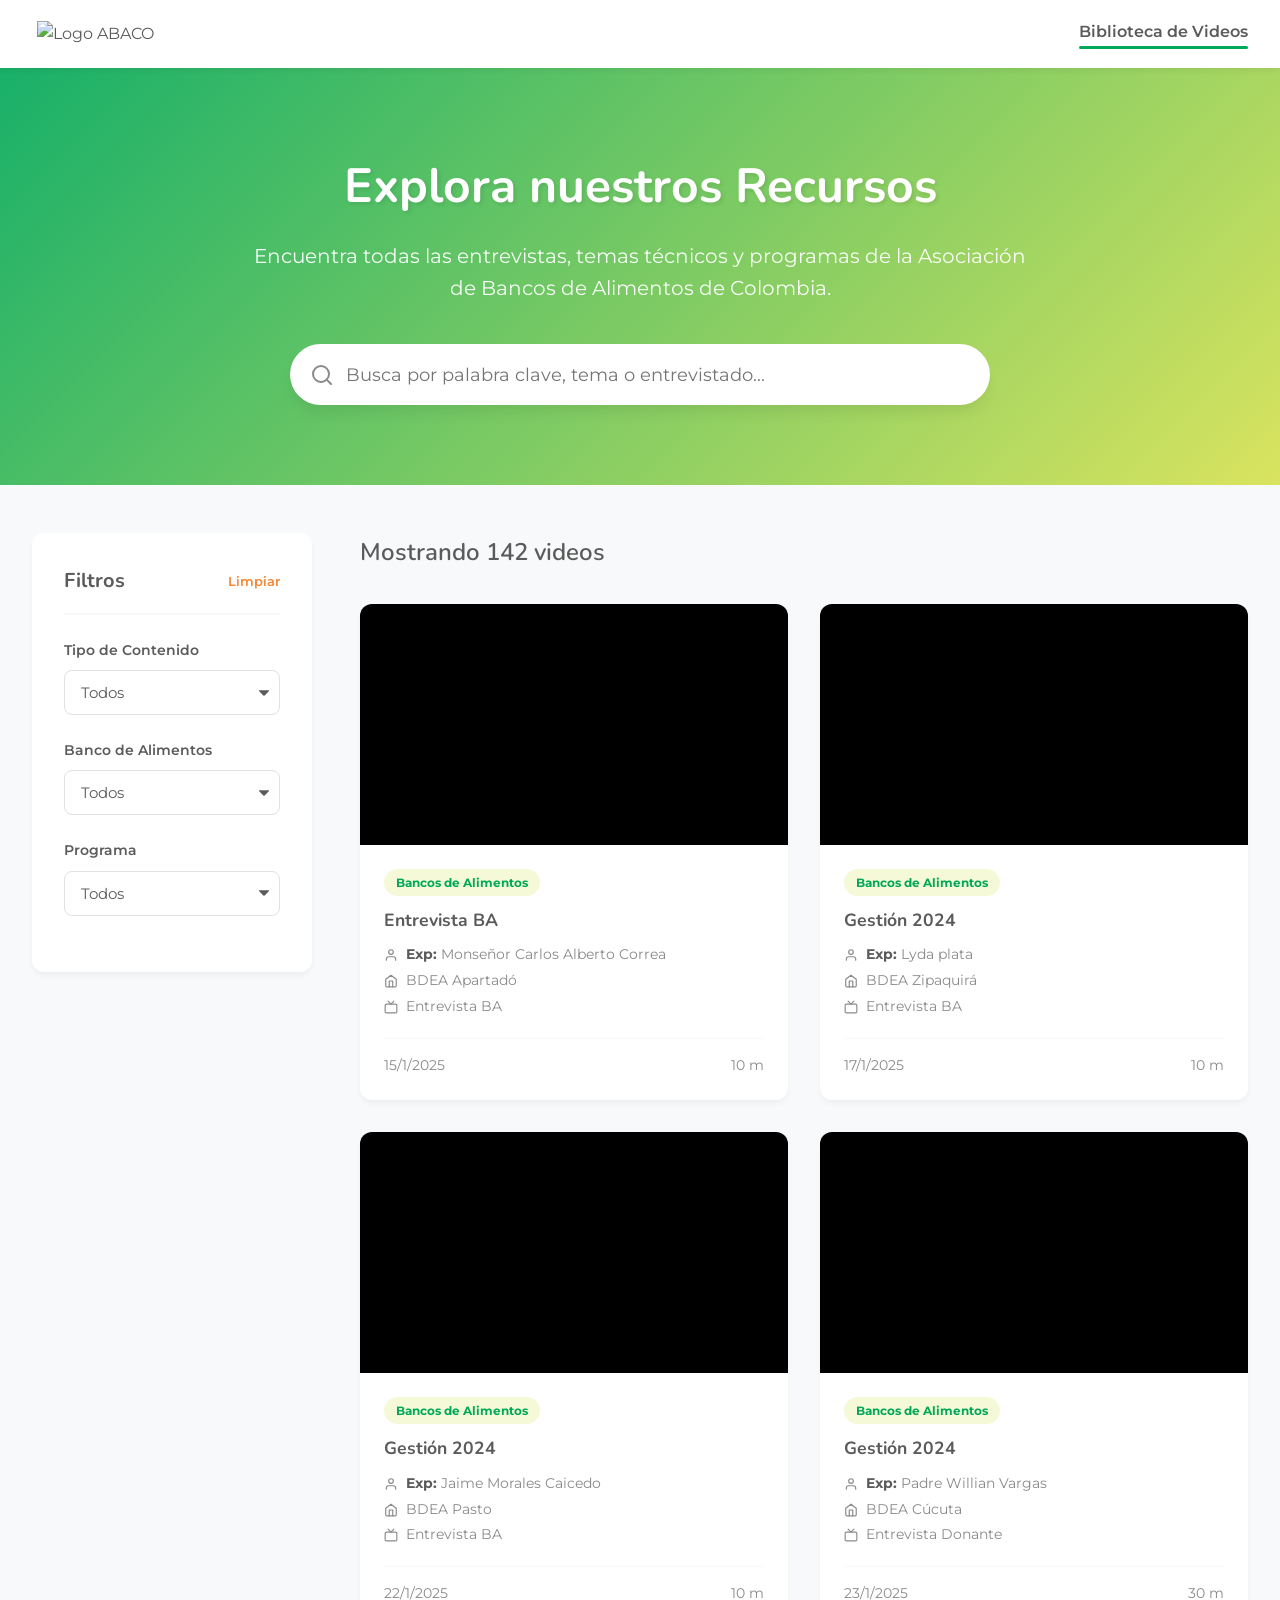
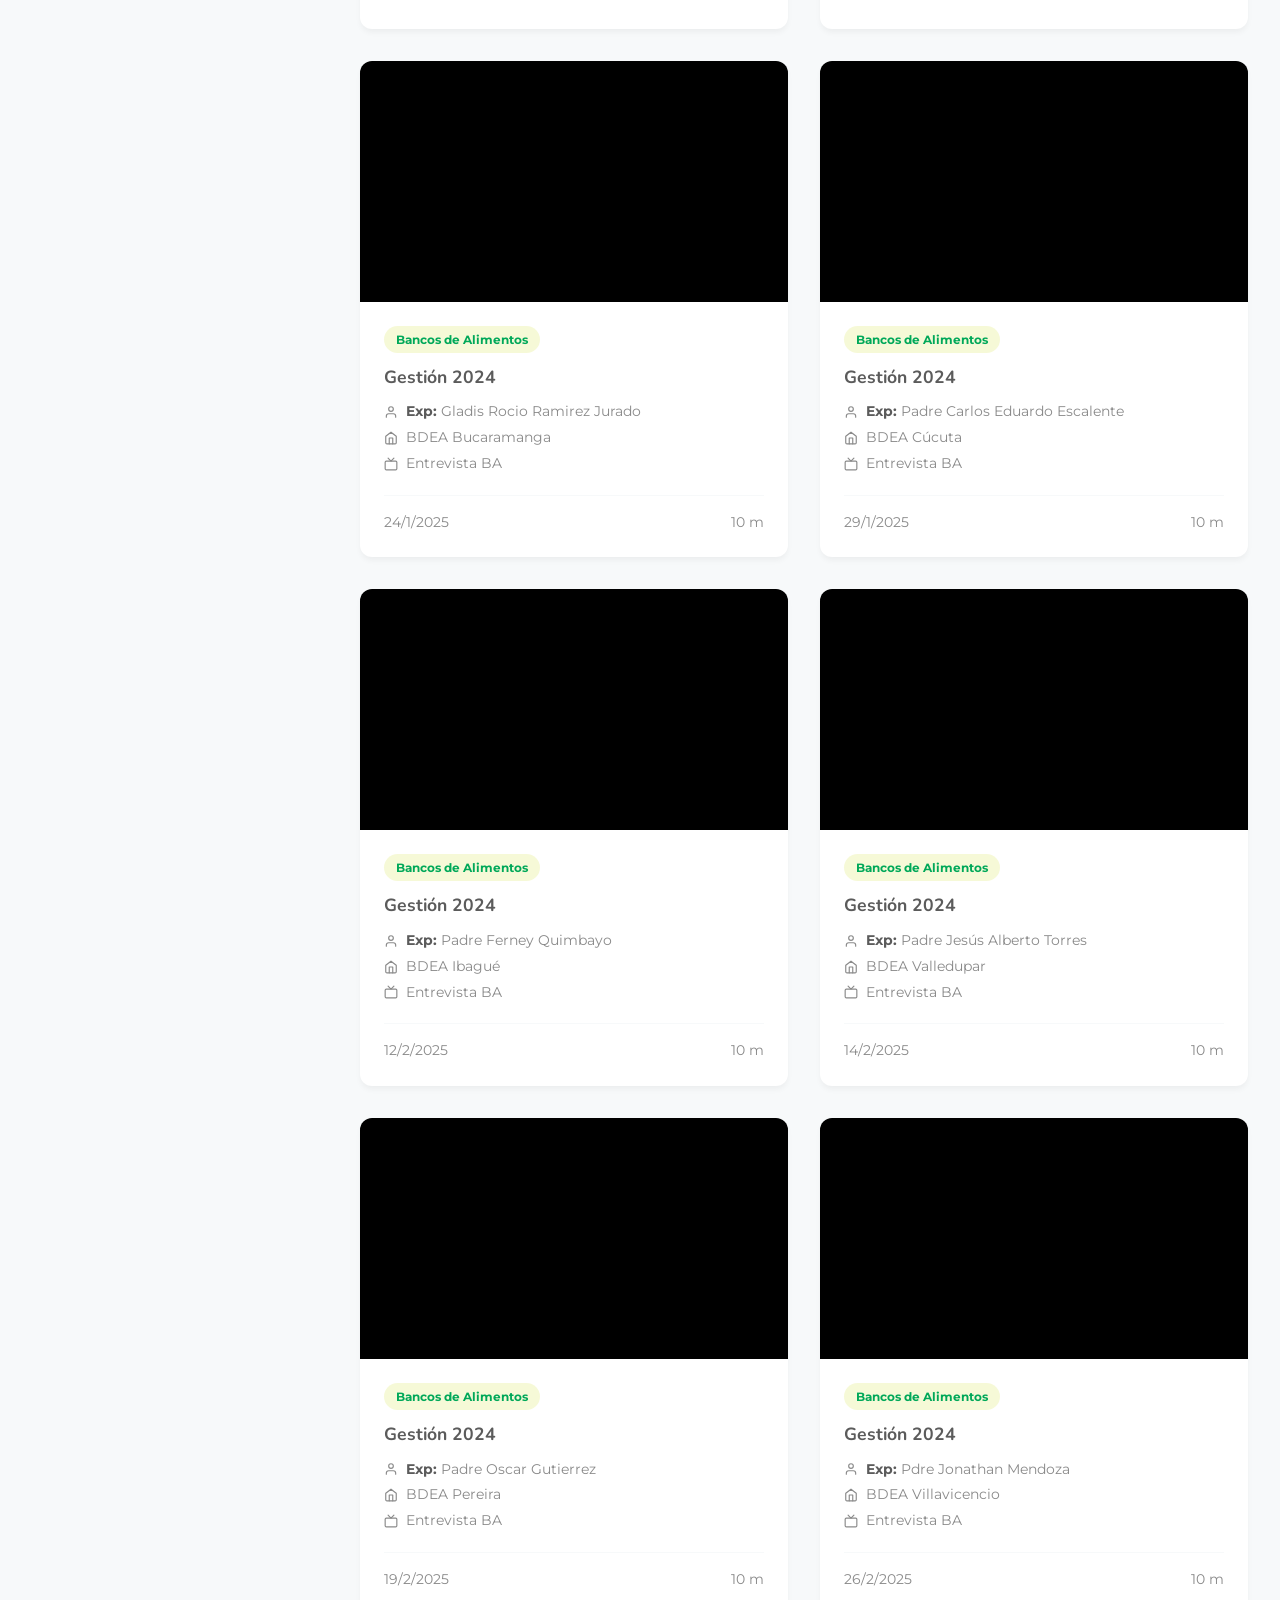
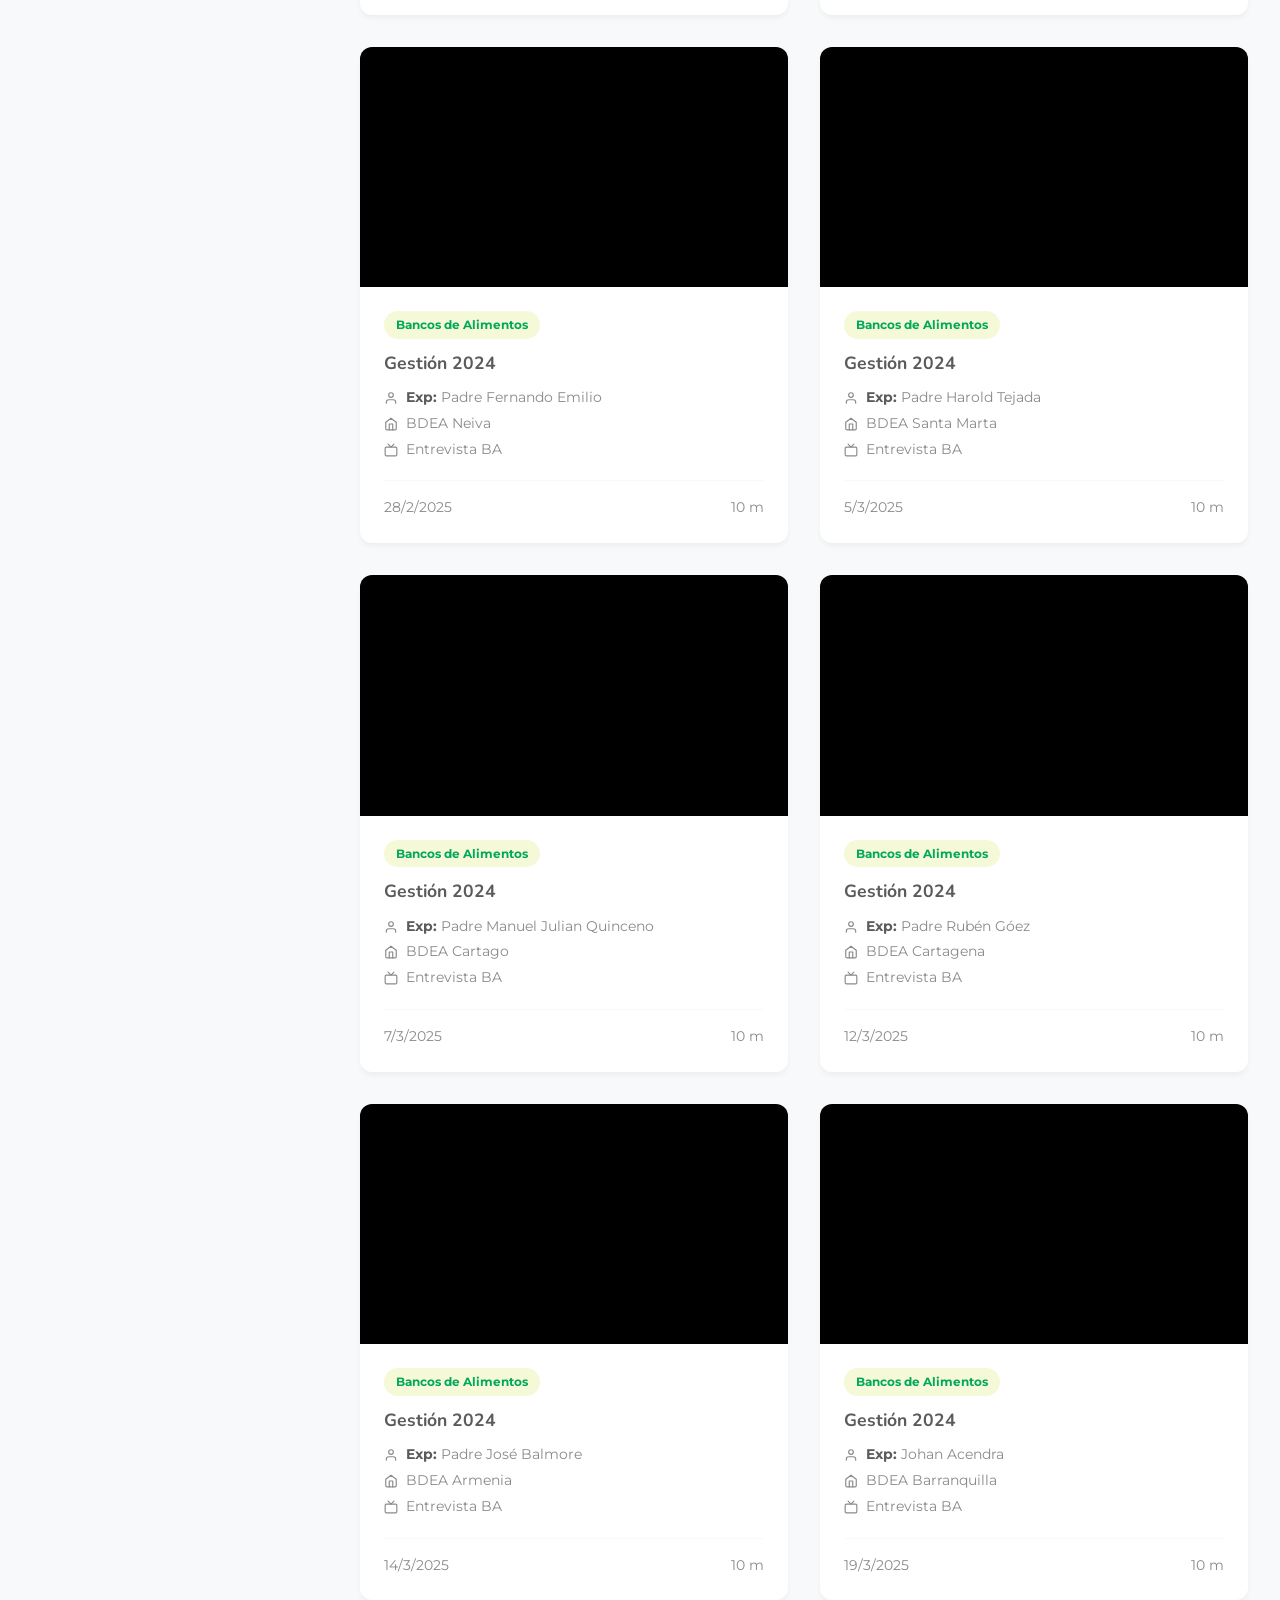
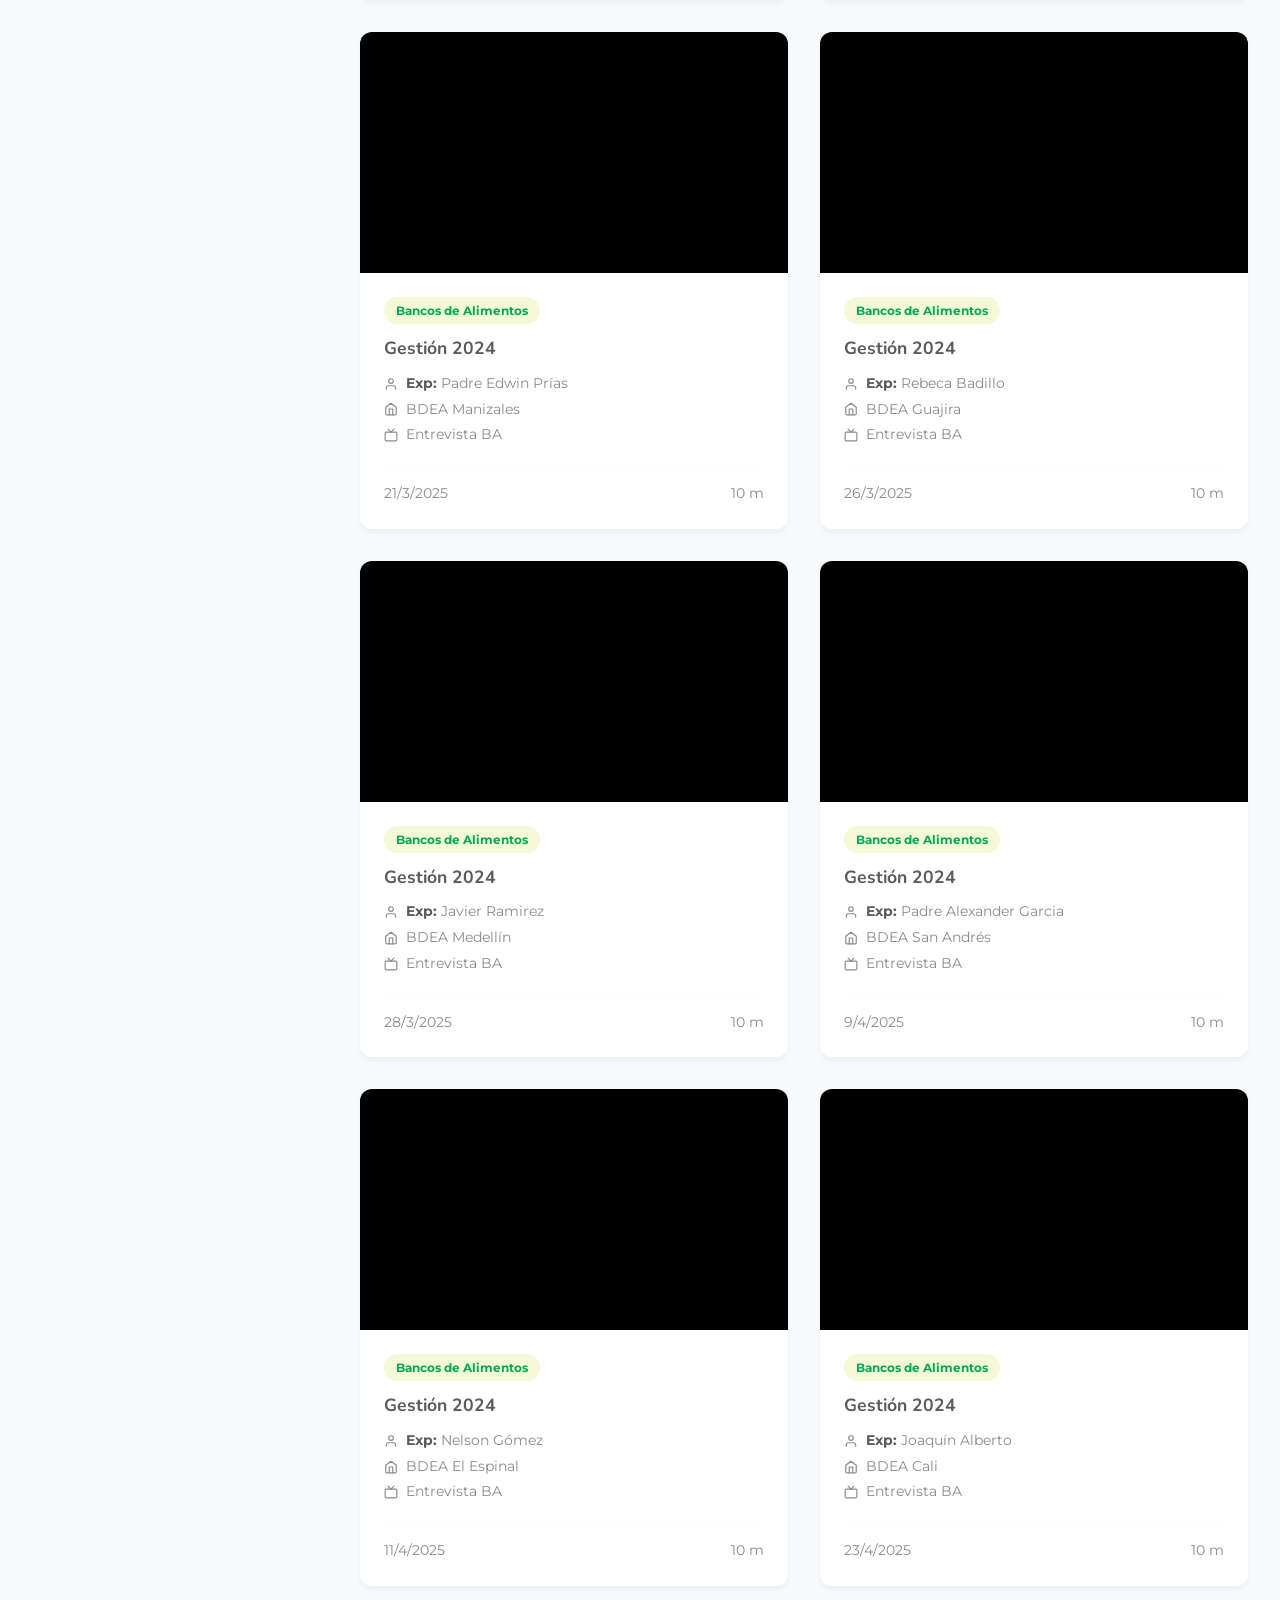
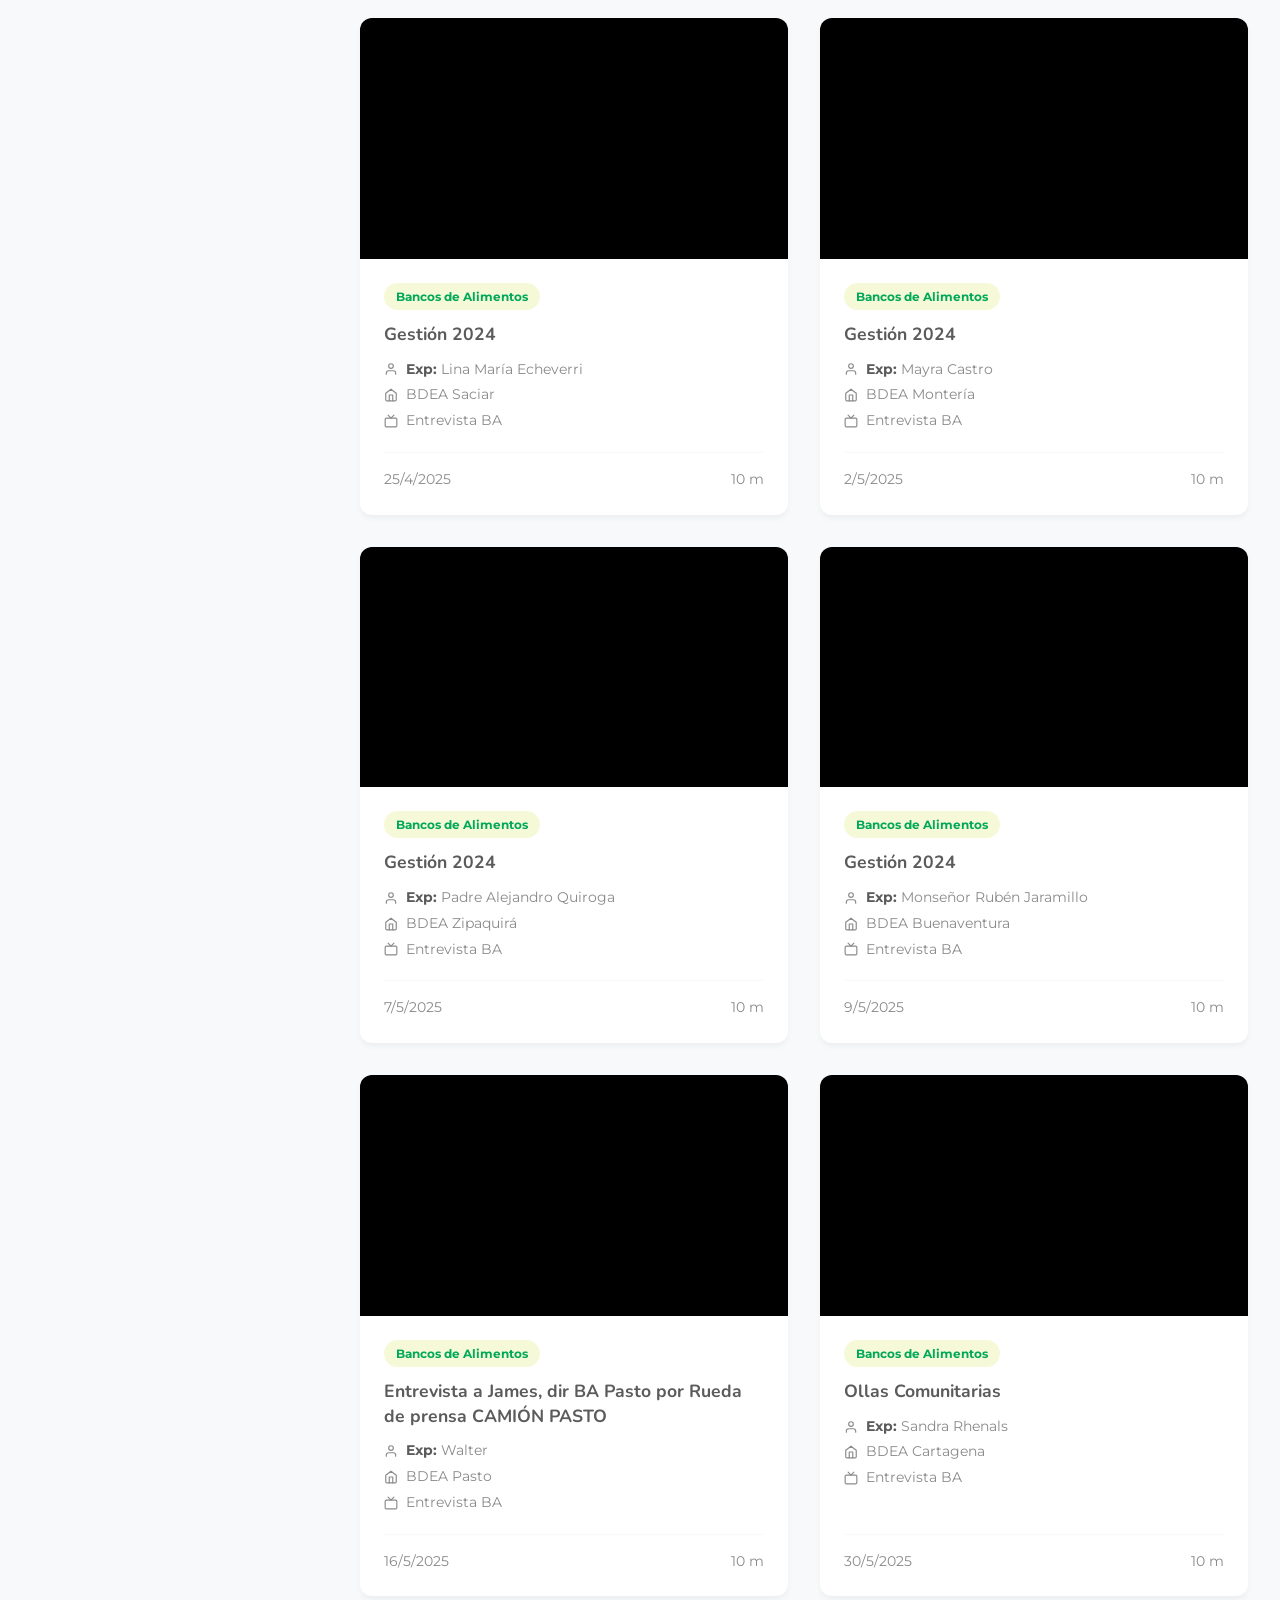
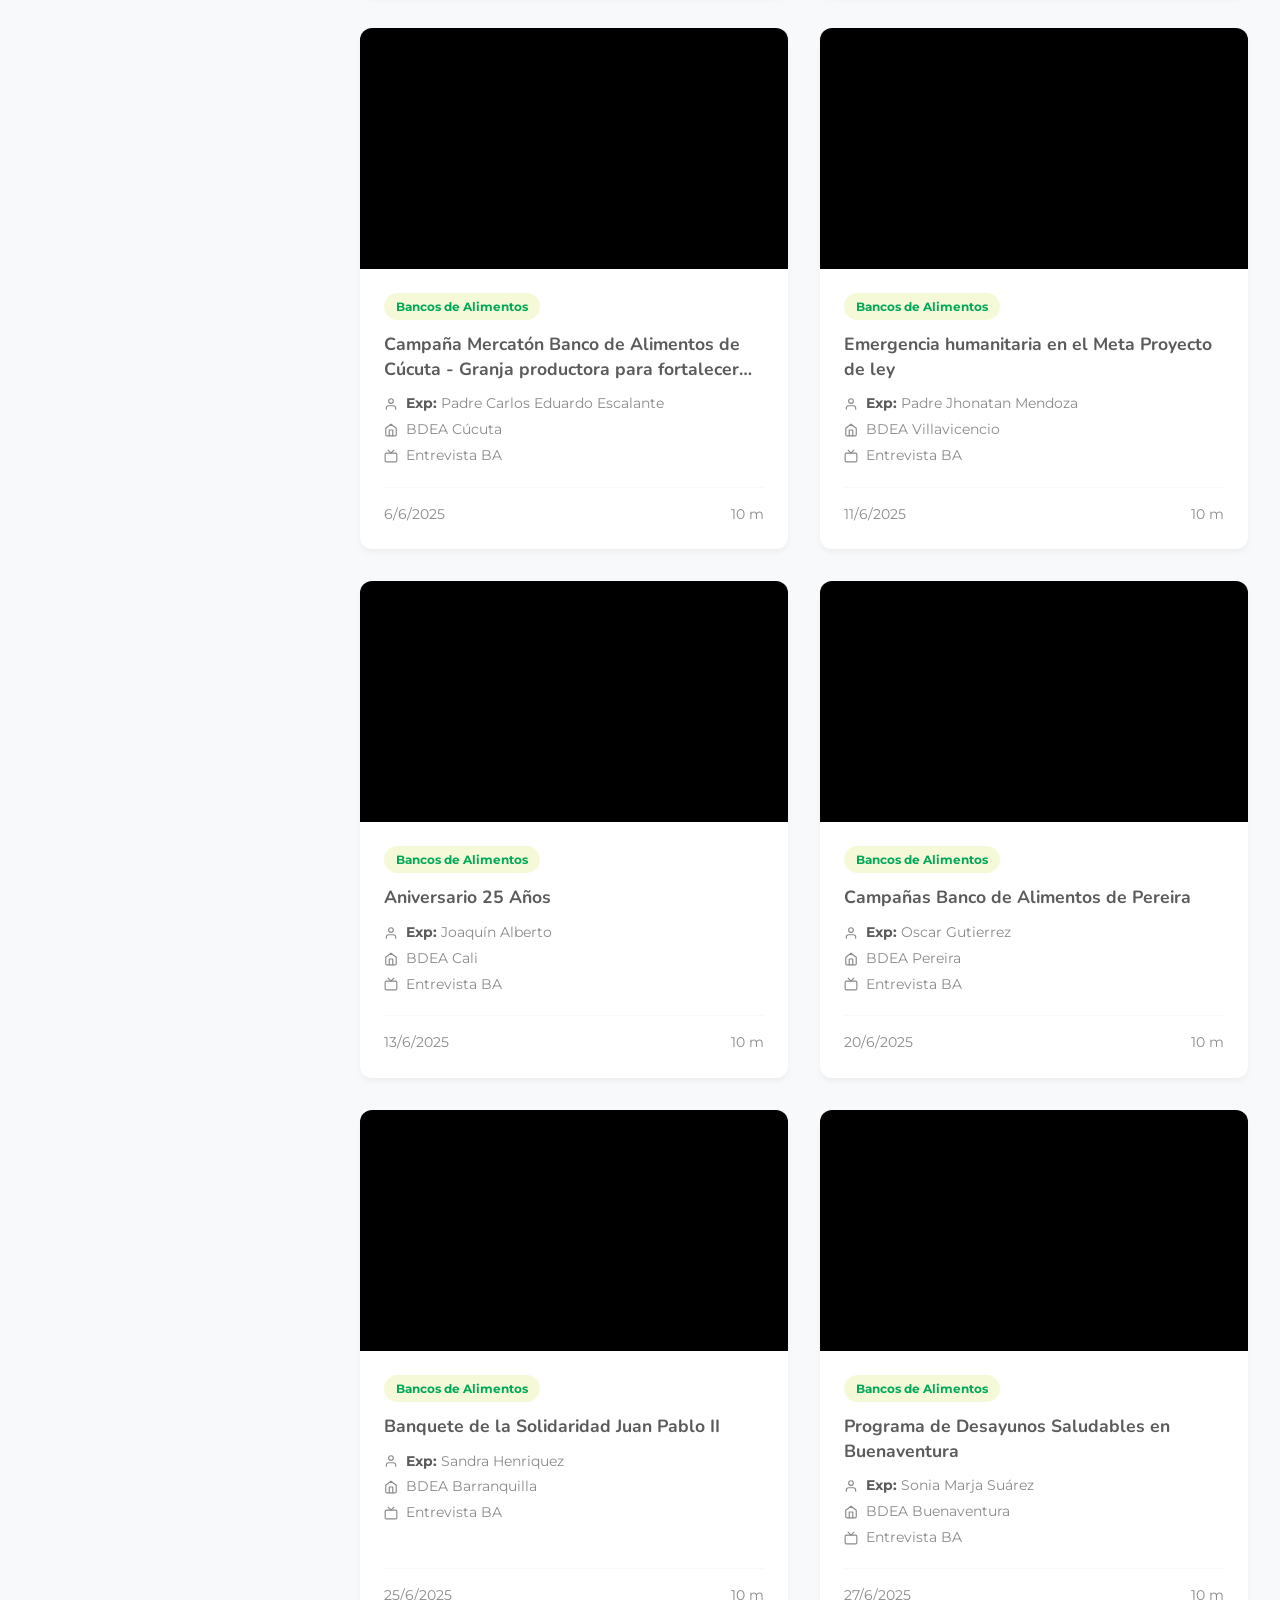
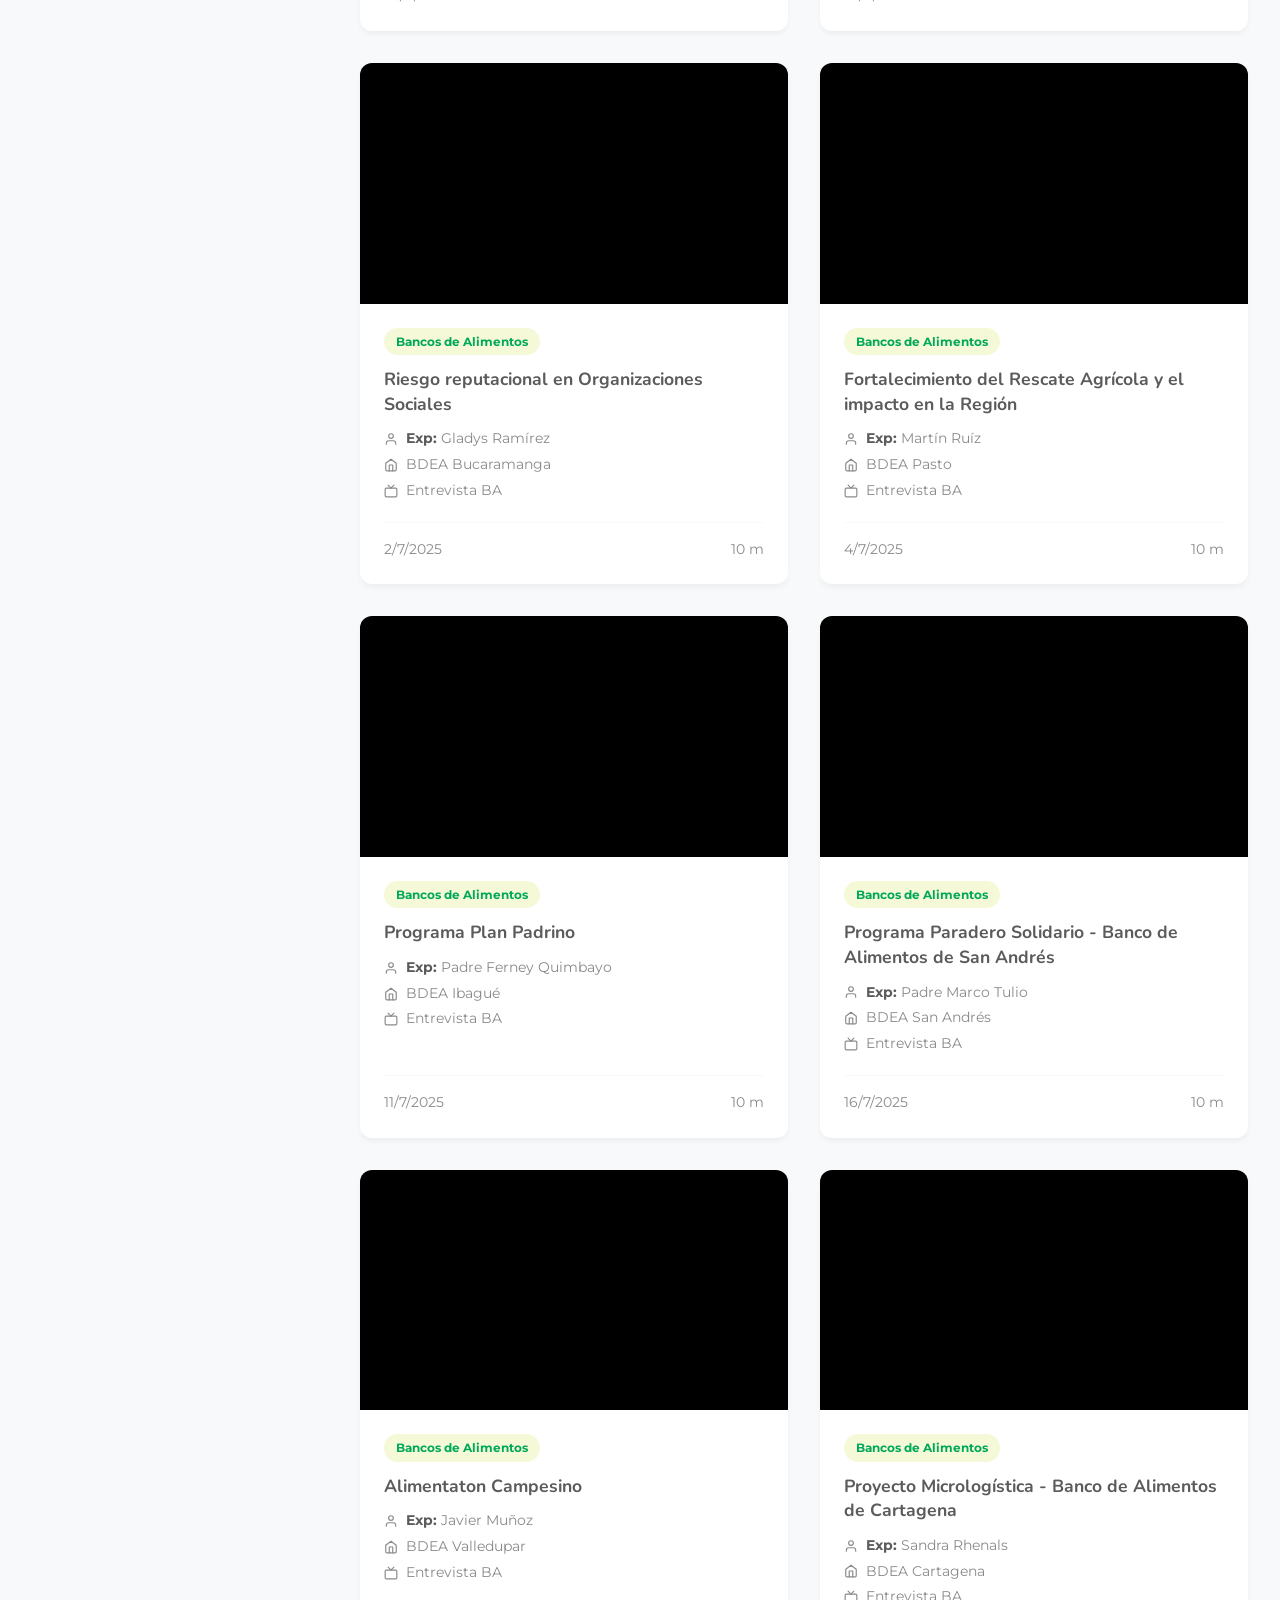
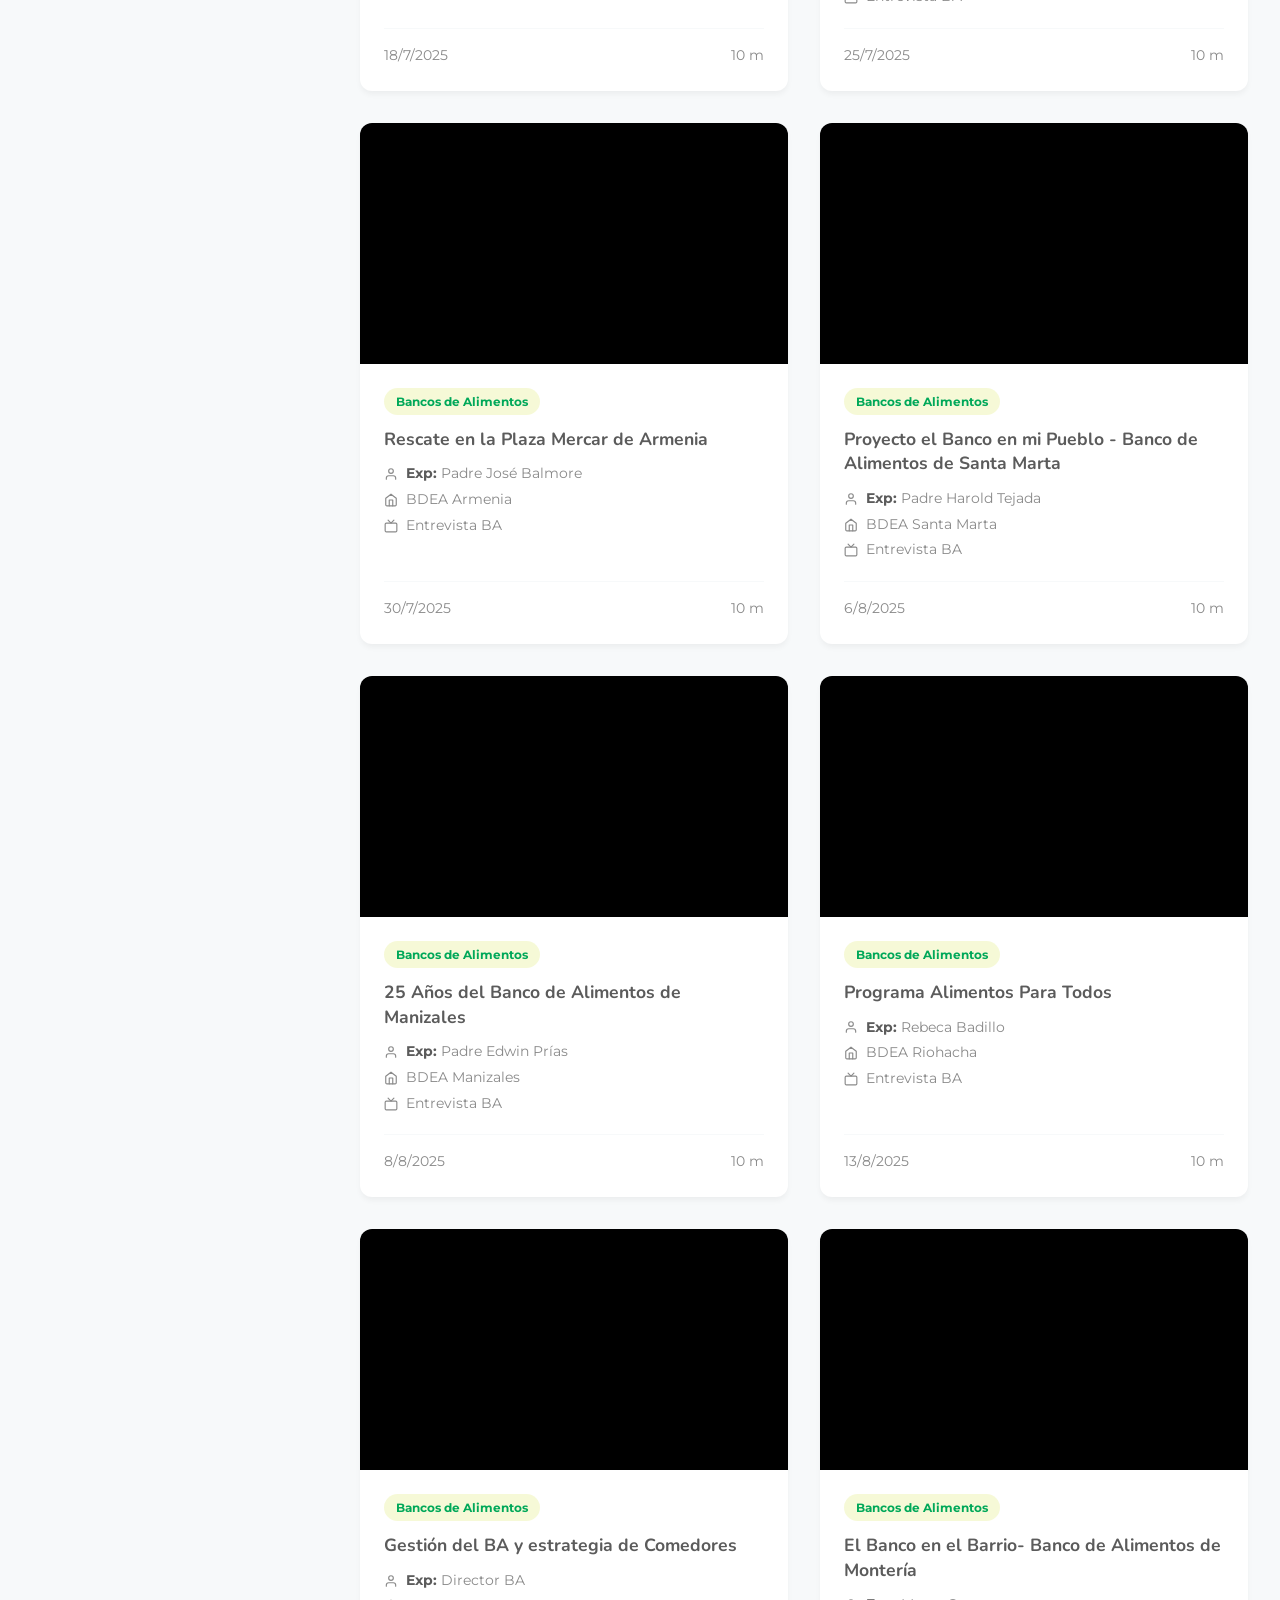
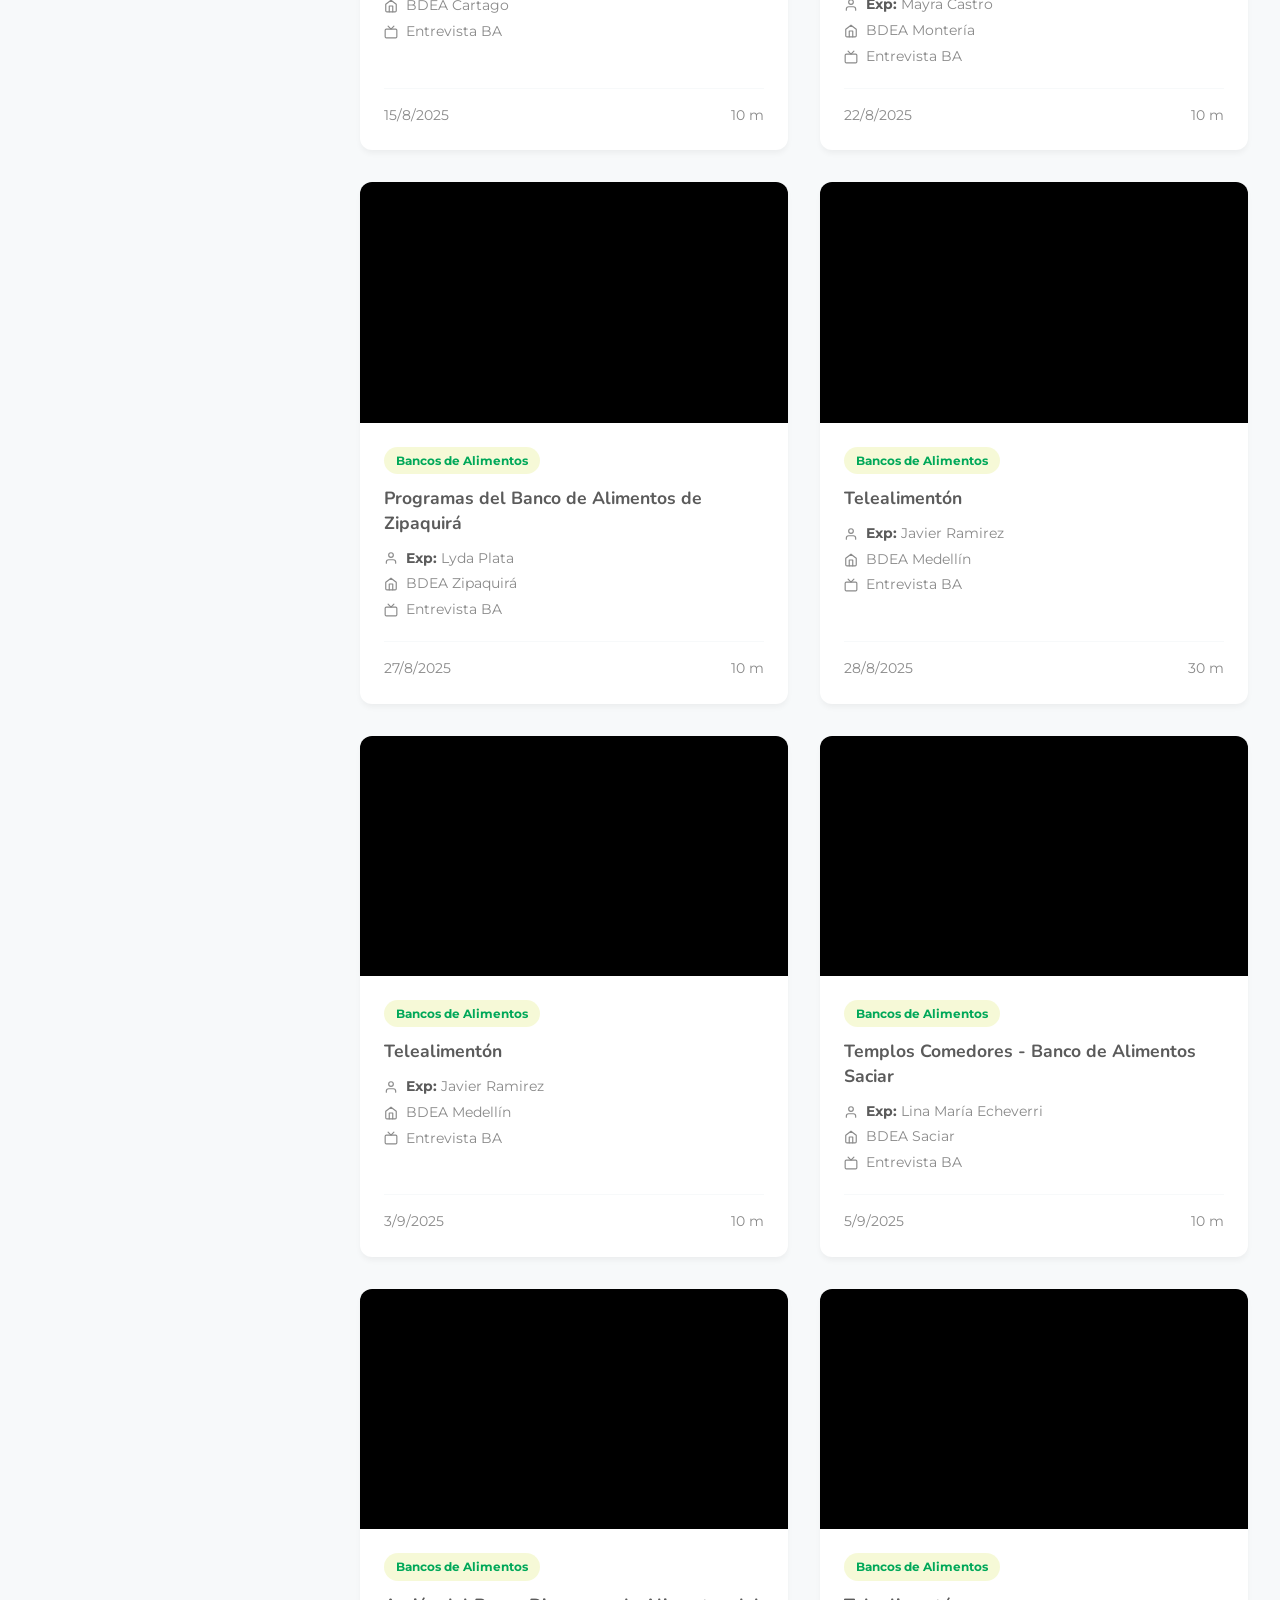
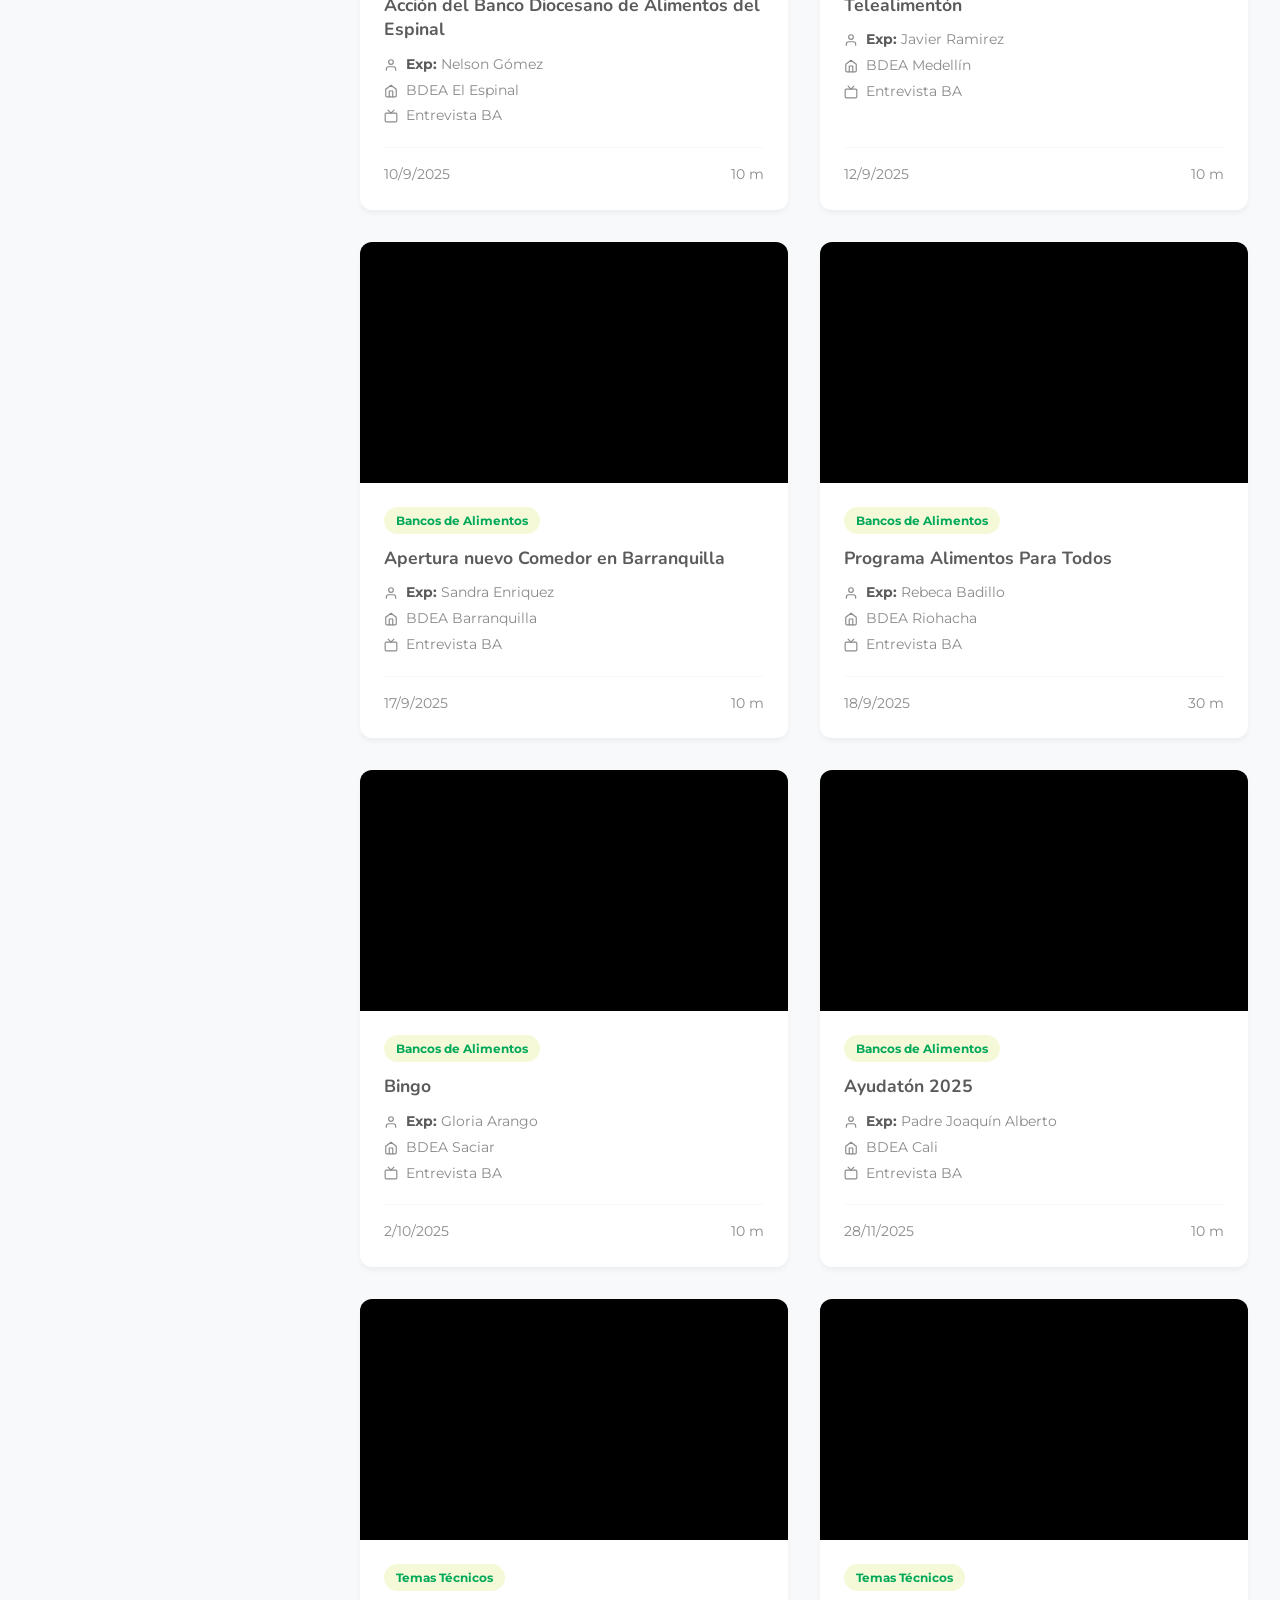
==== videos.html @ d6f44a35 "Initial commit: Buscador de Recursos Audiovisuales ABACO" ====
<!DOCTYPE html>
<html lang="es">
<head>
    <meta charset="UTF-8">
    <meta name="viewport" content="width=device-width, initial-scale=1.0">
    <title>Recursos Audiovisuales - ABACO</title>
    <!-- Use Google Fonts as fallbacks to give a premium feel -->
    <link href="https://fonts.googleapis.com/css2?family=Nunito:wght@800&family=Montserrat:wght@400;600;700&display=swap" rel="stylesheet">
    <link rel="stylesheet" href="css/videos.css">
</head>
<body>

    <!-- Header Section -->
    <header class="main-header">
        <div class="header-content">
            <div class="logo-container">
                <!-- Using a placeholder logo in case the actual path is not provided, matching ABACO's white bg rule -->
                <img src="https://abaco.org.co/wp-content/uploads/2022/01/logo-ABACO-1.png" alt="Logo ABACO" class="brand-logo" onerror="this.onerror=null; this.src='https://via.placeholder.com/200x60?text=ABACO';">
            </div>
            <nav class="header-nav">
                <a href="#" class="nav-link active">Biblioteca de Videos</a>
            </nav>
        </div>
    </header>

    <!-- Hero Section -->
    <section class="hero">
        <div class="hero-overlay"></div>
        <div class="hero-content">
            <h1>Explora nuestros Recursos</h1>
            <p>Encuentra todas las entrevistas, temas técnicos y programas de la Asociación de Bancos de Alimentos de Colombia.</p>
            
            <!-- Global Search -->
            <div class="search-bar-container">
                <div class="search-input-wrapper">
                    <svg class="search-icon" xmlns="http://www.w3.org/2000/svg" width="24" height="24" viewBox="0 0 24 24" fill="none" stroke="currentColor" stroke-width="2" stroke-linecap="round" stroke-linejoin="round"><circle cx="11" cy="11" r="8"></circle><line x1="21" y1="21" x2="16.65" y2="16.65"></line></svg>
                    <input type="text" id="global-search" placeholder="Busca por palabra clave, tema o entrevistado...">
                </div>
            </div>
        </div>
    </section>

    <!-- Main Content -->
    <main class="dashboard-container">
        
        <!-- Sidebar Filters -->
        <aside class="sidebar-filters">
            <div class="filter-header">
                <h2>Filtros</h2>
                <button id="reset-filters" class="btn-reset">Limpiar</button>
            </div>

            <div class="filter-group">
                <label for="filter-tipo">Tipo de Contenido</label>
                <select id="filter-tipo" class="filter-select">
                    <option value="">Todos</option>
                </select>
            </div>

            <div class="filter-group">
                <label for="filter-banco">Banco de Alimentos</label>
                <select id="filter-banco" class="filter-select">
                    <option value="">Todos</option>
                </select>
            </div>

            <div class="filter-group">
                <label for="filter-programa">Programa</label>
                <select id="filter-programa" class="filter-select">
                    <option value="">Todos</option>
                </select>
            </div>

        </aside>

        <!-- Videos Display -->
        <section class="videos-section">
            <div class="results-header">
                <h2 id="results-count">Cargando videos...</h2>
            </div>
            
            <div id="videos-grid" class="videos-grid">
                <!-- Video cards will be dynamically injected here -->
            </div>
        </section>

    </main>

    <!-- Video Modal -->
    <div id="video-modal" class="modal">
        <div class="modal-content">
            <button id="close-modal" class="btn-close">&times;</button>
            <div class="video-container" id="video-embed-container">
                <!-- iframe will be generated here -->
            </div>
            <div class="video-details" id="video-modal-details">
                <!-- Details injected here -->
            </div>
        </div>
    </div>

    <!-- Scripts -->
    <script src="js/videos.js"></script>
</body>
</html>
---- css/videos.css ----
/* ===== CSS Variables & ABACO Brand Guidelines ===== */
:root {
    --color-primary: #D2DE38; /* Verde-Limón */
    --color-secondary: #F58634; /* Naranja Símbolo */
    --color-accent: #00A859; /* Verde Hojas */
    --color-text: #5B5B5B; /* Gris oscuro para texto */
    --color-text-light: #8A8A8A; /* Gris claro */
    --color-bg-light: #F7F9FA;
    --color-white: #FFFFFF;
    
    --font-heading: 'CorporateRoundedExtraBold', 'Nunito', sans-serif;
    --font-body: 'Century Gothic', 'Montserrat', sans-serif;
    
    --shadow-sm: 0 4px 6px -1px rgba(0,0,0,0.05);
    --shadow-md: 0 10px 15px -3px rgba(0,0,0,0.08);
    --shadow-hover: 0 20px 25px -5px rgba(0,0,0,0.1);
    
    --border-radius: 12px;
    --transition: all 0.3s cubic-bezier(0.4, 0, 0.2, 1);
}

* {
    margin: 0;
    padding: 0;
    box-sizing: border-box;
}

body {
    font-family: var(--font-body);
    color: var(--color-text);
    background-color: var(--color-bg-light);
    line-height: 1.6;
}

h1, h2, h3, h4 {
    font-family: var(--font-heading);
    color: var(--color-text);
}

/* ===== Header ===== */
.main-header {
    background-color: var(--color-white);
    box-shadow: var(--shadow-sm);
    position: sticky;
    top: 0;
    z-index: 100;
}

.header-content {
    max-width: 1400px;
    margin: 0 auto;
    padding: 1rem 2rem;
    display: flex;
    justify-content: space-between;
    align-items: center;
}

.logo-container {
    padding: 5px;
    background-color: var(--color-white); /* Enforce white bg rule */
}

.brand-logo {
    height: 50px;
    object-fit: contain;
}

.header-nav {
    display: flex;
    gap: 20px;
}

.nav-link {
    text-decoration: none;
    color: var(--color-text);
    font-weight: 600;
    font-size: 1rem;
    position: relative;
    padding-bottom: 5px;
}

.nav-link.active::after {
    content: '';
    position: absolute;
    bottom: 0;
    left: 0;
    width: 100%;
    height: 3px;
    background-color: var(--color-accent);
    border-radius: 2px;
}

/* ===== Hero Section ===== */
.hero {
    position: relative;
    background: linear-gradient(135deg, rgba(0,168,89, 0.9) 0%, rgba(210,222,56, 0.8) 100%);
    padding: 5rem 2rem;
    text-align: center;
    color: var(--color-white);
    overflow: hidden;
}

.hero-content {
    position: relative;
    z-index: 10;
    max-width: 800px;
    margin: 0 auto;
}

.hero h1 {
    color: var(--color-white);
    font-size: 3rem;
    margin-bottom: 1rem;
    text-shadow: 2px 2px 4px rgba(0,0,0,0.1);
}

.hero p {
    font-size: 1.25rem;
    margin-bottom: 2.5rem;
    opacity: 0.95;
}

.search-bar-container {
    width: 100%;
    max-width: 700px;
    margin: 0 auto;
}

.search-input-wrapper {
    position: relative;
    display: flex;
    align-items: center;
}

.search-icon {
    position: absolute;
    left: 20px;
    color: var(--color-text-light);
}

#global-search {
    width: 100%;
    padding: 1.25rem 1.25rem 1.25rem 3.5rem;
    border-radius: 50px;
    border: none;
    font-size: 1.1rem;
    font-family: var(--font-body);
    box-shadow: var(--shadow-md);
    transition: var(--transition);
}

#global-search:focus {
    outline: none;
    box-shadow: 0 0 0 4px rgba(245,134,52, 0.3); /* Naranja focus */
}

/* ===== Main Dashboard ===== */
.dashboard-container {
    max-width: 1400px;
    margin: 3rem auto;
    padding: 0 2rem;
    display: grid;
    grid-template-columns: 280px 1fr;
    gap: 3rem;
    align-items: start;
}

/* Sidebar Filters */
.sidebar-filters {
    background: var(--color-white);
    padding: 2rem;
    border-radius: var(--border-radius);
    box-shadow: var(--shadow-sm);
    position: sticky;
    top: 100px;
}

.filter-header {
    display: flex;
    justify-content: space-between;
    align-items: center;
    margin-bottom: 1.5rem;
    border-bottom: 2px solid var(--color-bg-light);
    padding-bottom: 1rem;
}

.filter-header h2 {
    font-size: 1.25rem;
}

.btn-reset {
    background: none;
    border: none;
    color: var(--color-secondary);
    font-weight: 600;
    cursor: pointer;
    font-family: var(--font-body);
    transition: var(--transition);
}

.btn-reset:hover {
    color: var(--color-accent);
}

.filter-group {
    margin-bottom: 1.5rem;
}

.filter-group label {
    display: block;
    font-weight: 600;
    margin-bottom: 0.5rem;
    font-size: 0.9rem;
    color: var(--color-text);
}

.filter-select {
    width: 100%;
    padding: 0.75rem 1rem;
    border: 1px solid #e1e1e1;
    border-radius: 8px;
    font-family: var(--font-body);
    font-size: 0.95rem;
    color: var(--color-text);
    background-color: var(--color-white);
    cursor: pointer;
    outline: none;
    transition: var(--transition);
    appearance: none;
    background-image: url("data:image/svg+xml;charset=US-ASCII,%3Csvg%20xmlns%3D%22http%3A%2F%2Fwww.w3.org%2F2000%2Fsvg%22%20width%3D%22292.4%22%20height%3D%22292.4%22%3E%3Cpath%20fill%3D%22%235B5B5B%22%20d%3D%22M287%2069.4a17.6%2017.6%200%200%200-13-5.4H18.4c-5%200-9.3%201.8-12.9%205.4A17.6%2017.6%200%200%200%200%2082.2c0%205%201.8%209.3%205.4%2012.9l128%20127.9c3.6%203.6%207.8%205.4%2012.8%205.4s9.2-1.8%2012.8-5.4L287%2095c3.5-3.5%205.4-7.8%205.4-12.8%200-5-1.9-9.2-5.5-12.8z%22%2F%3E%3C%2Fsvg%3E");
    background-repeat: no-repeat, repeat;
    background-position: right .7em top 50%, 0 0;
    background-size: .65em auto, 100%;
}

.filter-select:focus {
    border-color: var(--color-accent);
    box-shadow: 0 0 0 3px rgba(0,168,89, 0.1);
}

/* Videos Grid */
.videos-section {
    width: 100%;
}

.results-header {
    margin-bottom: 2rem;
}

.results-header h2 {
    font-size: 1.5rem;
    font-weight: 600;
}

.videos-grid {
    display: grid;
    grid-template-columns: repeat(auto-fill, minmax(320px, 1fr));
    gap: 2rem;
}

/* Video Card Styles */
.video-card {
    background: var(--color-white);
    border-radius: var(--border-radius);
    overflow: hidden;
    box-shadow: var(--shadow-sm);
    transition: var(--transition);
    display: flex;
    flex-direction: column;
    height: 100%;
}

.video-card:hover {
    transform: translateY(-8px);
    box-shadow: var(--shadow-hover);
}

.video-thumbnail-container {
    position: relative;
    width: 100%;
    padding-top: 56.25%; /* 16:9 Aspect Ratio */
    overflow: hidden;
    background-color: #000;
    cursor: pointer;
}

.video-thumbnail {
    position: absolute;
    top: 50%;
    left: 50%;
    transform: translate(-50%, -50%);
    width: 100%;
    height: auto;
    min-height: 100%;
    opacity: 0.9;
    transition: var(--transition);
}

.video-card:hover .video-thumbnail {
    opacity: 1;
    transform: translate(-50%, -50%) scale(1.05);
}

.play-icon {
    position: absolute;
    top: 50%;
    left: 50%;
    transform: translate(-50%, -50%);
    width: 60px;
    height: 60px;
    background-color: rgba(245,134,52, 0.9); /* Naranja */
    border-radius: 50%;
    display: flex;
    justify-content: center;
    align-items: center;
    color: white;
    opacity: 0;
    transition: var(--transition);
    z-index: 2;
}

.video-card:hover .play-icon {
    opacity: 1;
    transform: translate(-50%, -50%) scale(1.1);
}

.video-content {
    padding: 1.5rem;
    display: flex;
    flex-direction: column;
    flex-grow: 1;
}

.video-tag {
    display: inline-block;
    padding: 0.25rem 0.75rem;
    background-color: rgba(210,222,56, 0.2); /* Verde Limon claro */
    color: var(--color-accent);
    border-radius: 50px;
    font-size: 0.75rem;
    font-weight: 700;
    margin-bottom: 0.75rem;
    align-self: flex-start;
}

.video-title {
    font-size: 1.1rem;
    font-weight: 700;
    line-height: 1.4;
    margin-bottom: 0.75rem;
    color: var(--color-text);
    display: -webkit-box;
    -webkit-line-clamp: 2;
    -webkit-box-orient: vertical;
    overflow: hidden;
}

.video-meta {
    font-size: 0.85rem;
    color: var(--color-text-light);
    margin-bottom: 1rem;
    flex-grow: 1;
}

.meta-item {
    display: flex;
    align-items: center;
    gap: 0.5rem;
    margin-bottom: 0.25rem;
}

.meta-item strong {
    color: var(--color-text);
}

.video-footer {
    display: flex;
    justify-content: space-between;
    align-items: center;
    padding-top: 1rem;
    border-top: 1px solid var(--color-bg-light);
    font-size: 0.85rem;
    color: var(--color-text-light);
}

/* ===== Modal Styles ===== */
.modal {
    display: none;
    position: fixed;
    top: 0;
    left: 0;
    width: 100%;
    height: 100%;
    background-color: rgba(0,0,0,0.85);
    z-index: 1000;
    justify-content: center;
    align-items: center;
    padding: 2rem;
    backdrop-filter: blur(5px);
}

.modal.active {
    display: flex;
    animation: fadeIn 0.3s ease;
}

.modal-content {
    background: var(--color-white);
    width: 100%;
    max-width: 1000px;
    border-radius: var(--border-radius);
    overflow: hidden;
    position: relative;
    box-shadow: 0 25px 50px -12px rgba(0,0,0,0.5);
}

.btn-close {
    position: absolute;
    top: 15px;
    right: 15px;
    background: var(--color-secondary);
    color: white;
    border: none;
    width: 36px;
    height: 36px;
    border-radius: 50%;
    font-size: 1.5rem;
    display: flex;
    justify-content: center;
    align-items: center;
    cursor: pointer;
    z-index: 10;
    transition: var(--transition);
}

.btn-close:hover {
    background: var(--color-accent);
    transform: rotate(90deg);
}

.video-container {
    position: relative;
    padding-bottom: 56.25%; /* 16:9 */
    height: 0;
    background: #000;
}

.video-container iframe {
    position: absolute;
    top: 0;
    left: 0;
    width: 100%;
    height: 100%;
    border: none;
}

.video-details {
    padding: 2rem;
}

.video-details h2 {
    font-size: 1.5rem;
    margin-bottom: 1rem;
    color: var(--color-text);
}

.video-details-grid {
    display: grid;
    grid-template-columns: repeat(2, 1fr);
    gap: 1rem;
}

@keyframes fadeIn {
    from { opacity: 0; }
    to { opacity: 1; }
}

/* ===== Responsive Design ===== */
@media (max-width: 992px) {
    .dashboard-container {
        grid-template-columns: 1fr;
    }
    
    .sidebar-filters {
        position: static;
    }
    
    .hero h1 {
        font-size: 2.2rem;
    }
}

@media (max-width: 768px) {
    .header-content {
        flex-direction: column;
        gap: 1rem;
    }
}
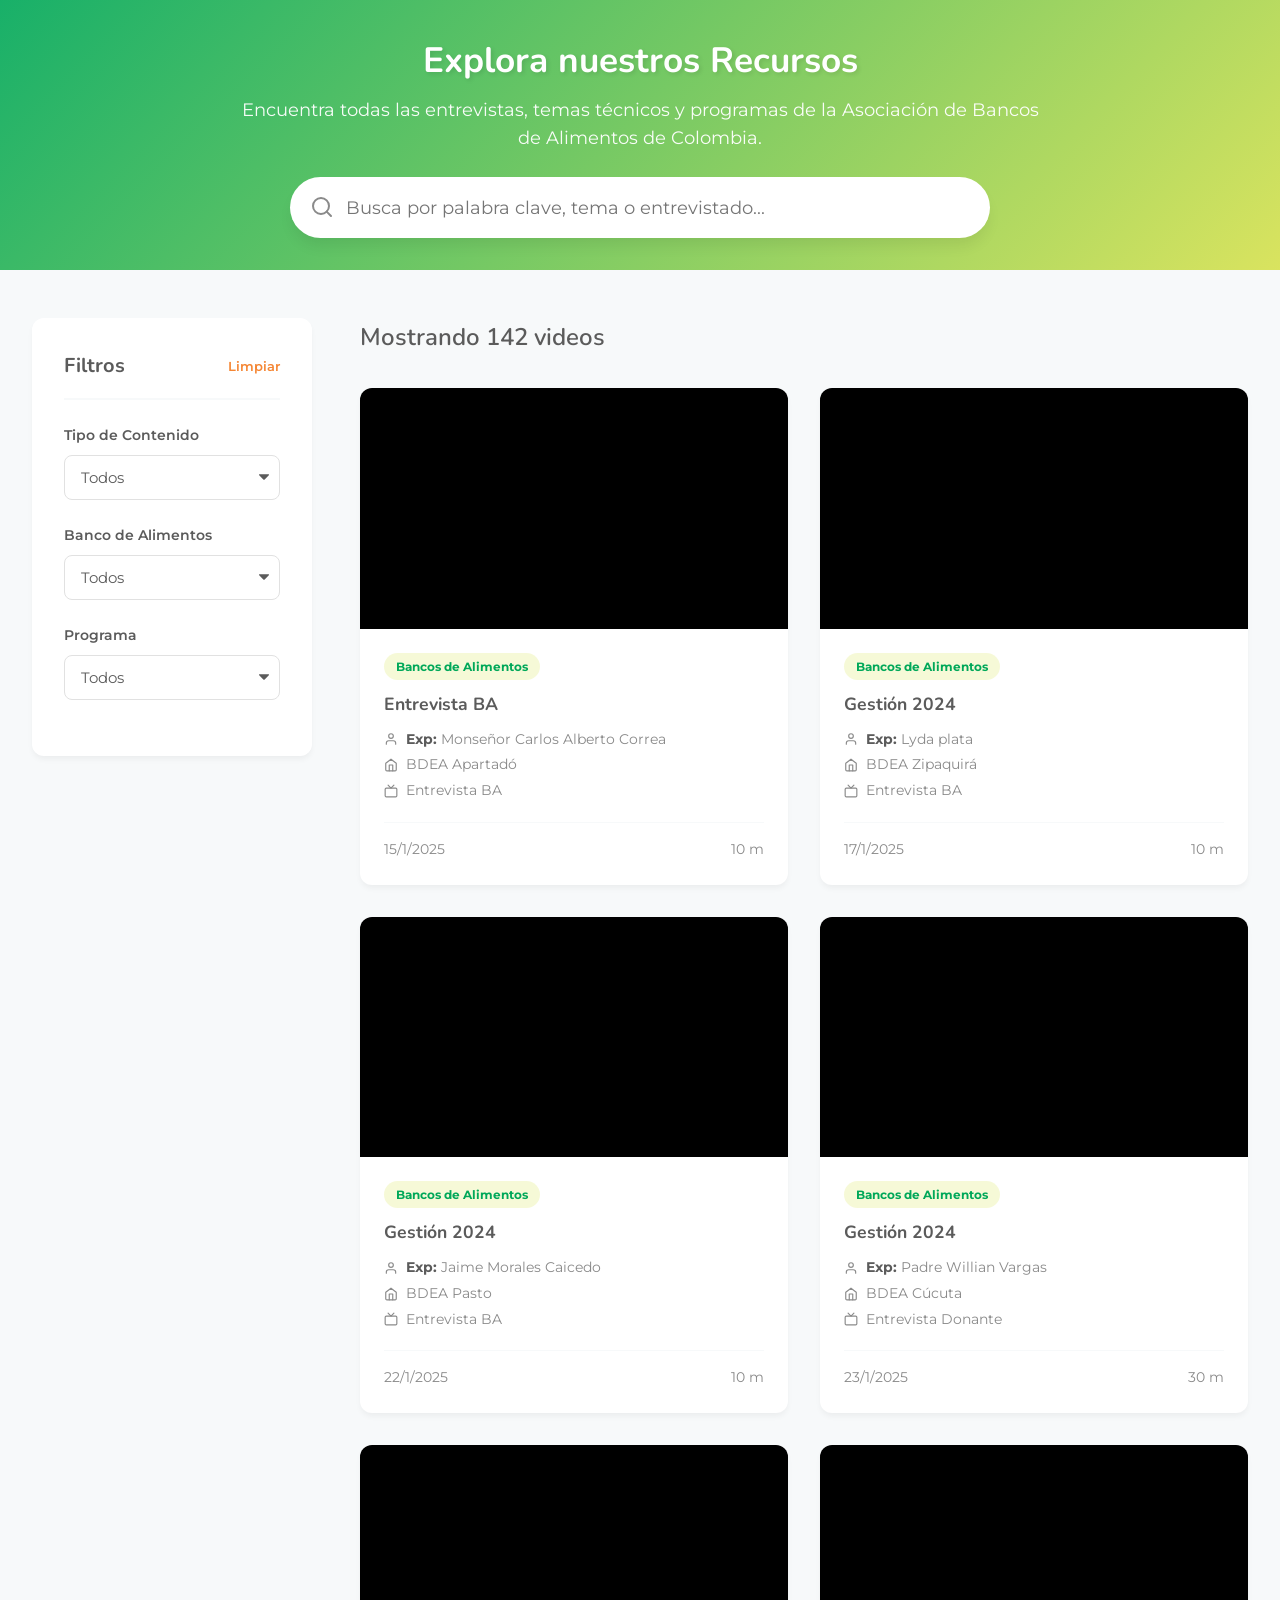
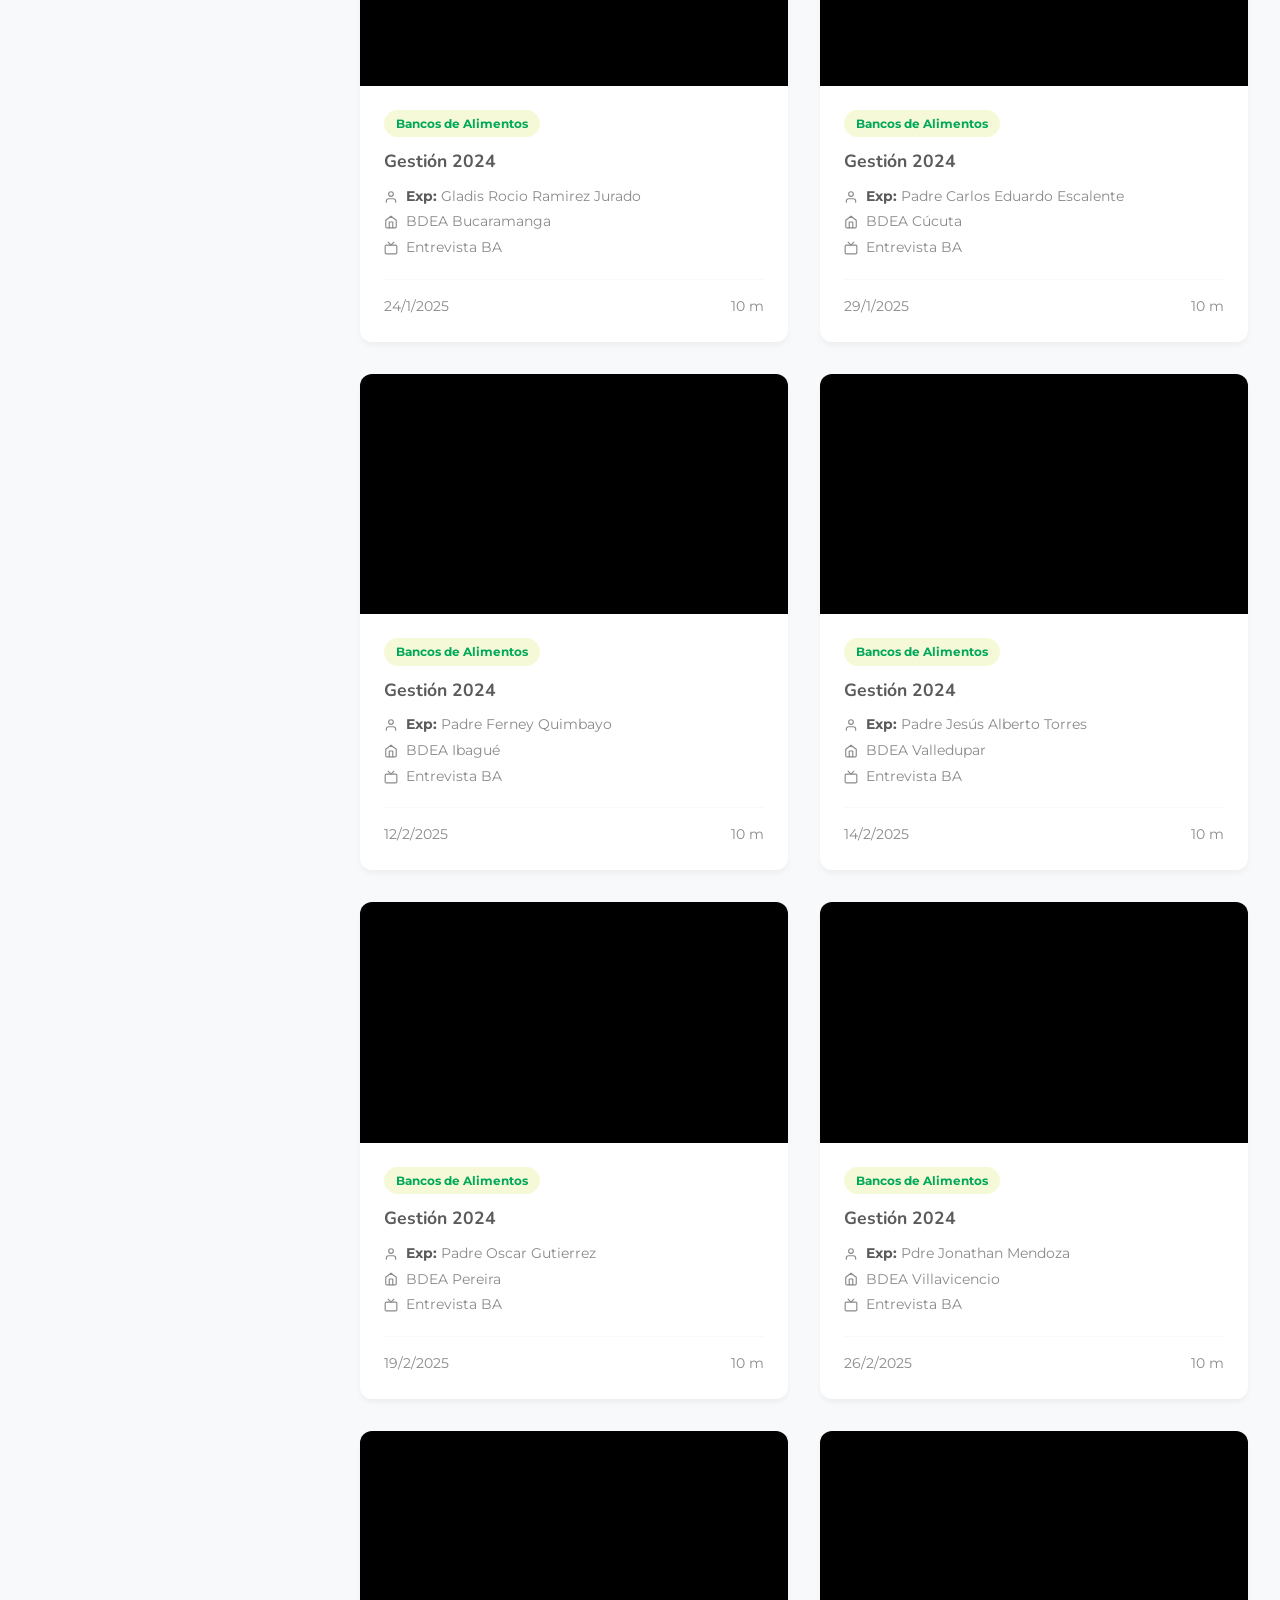
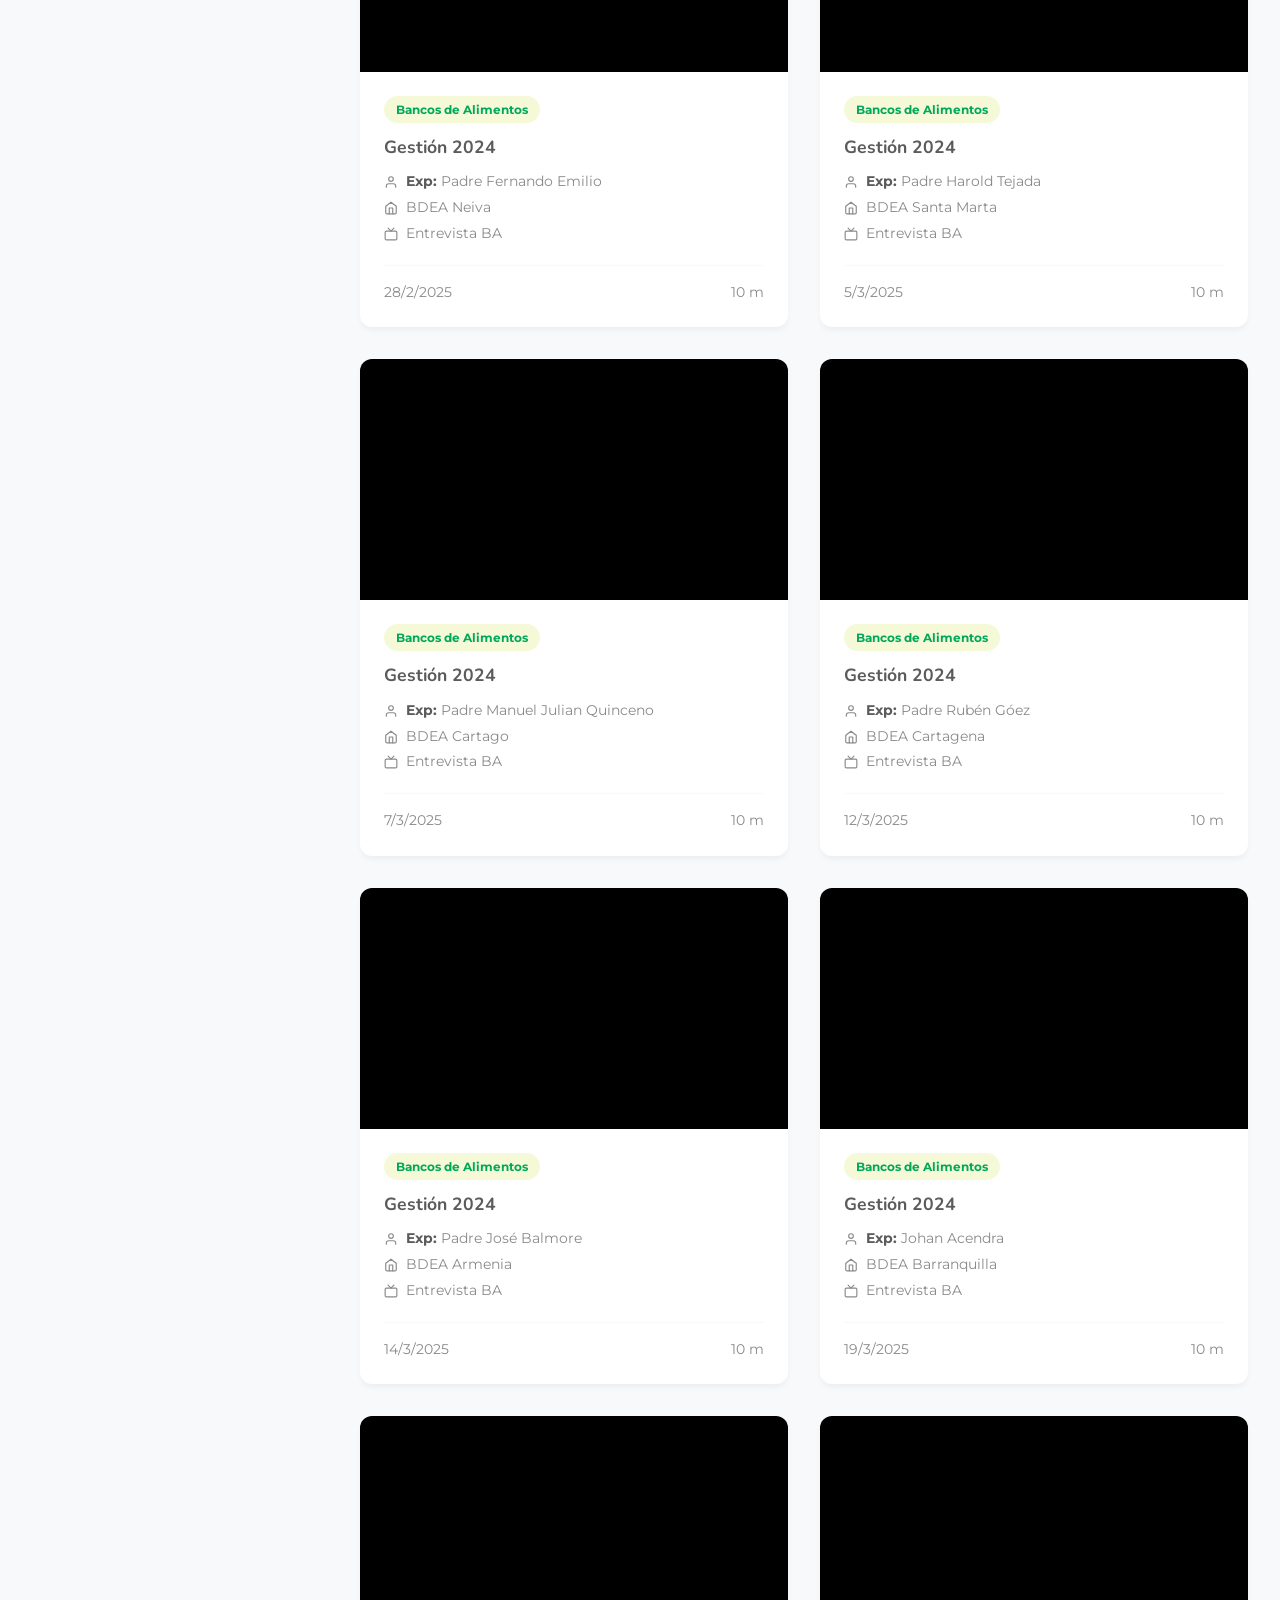
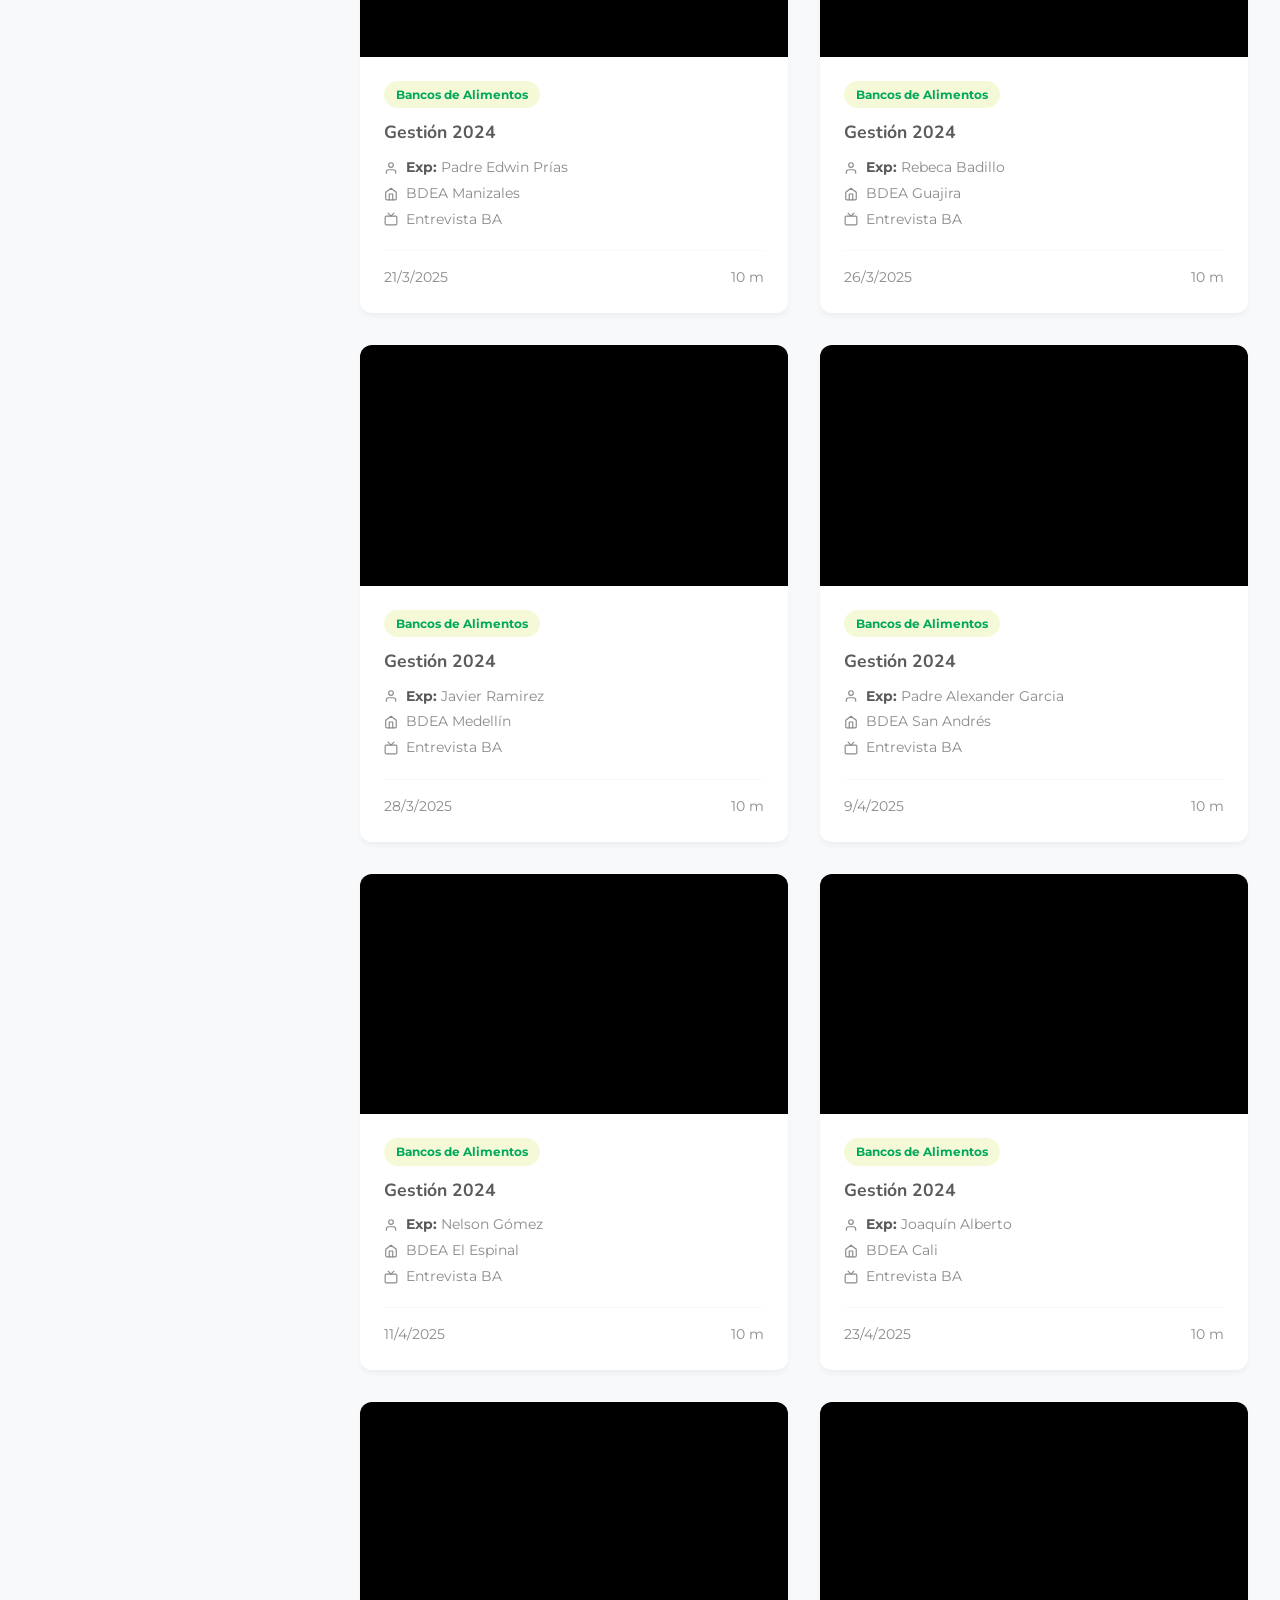
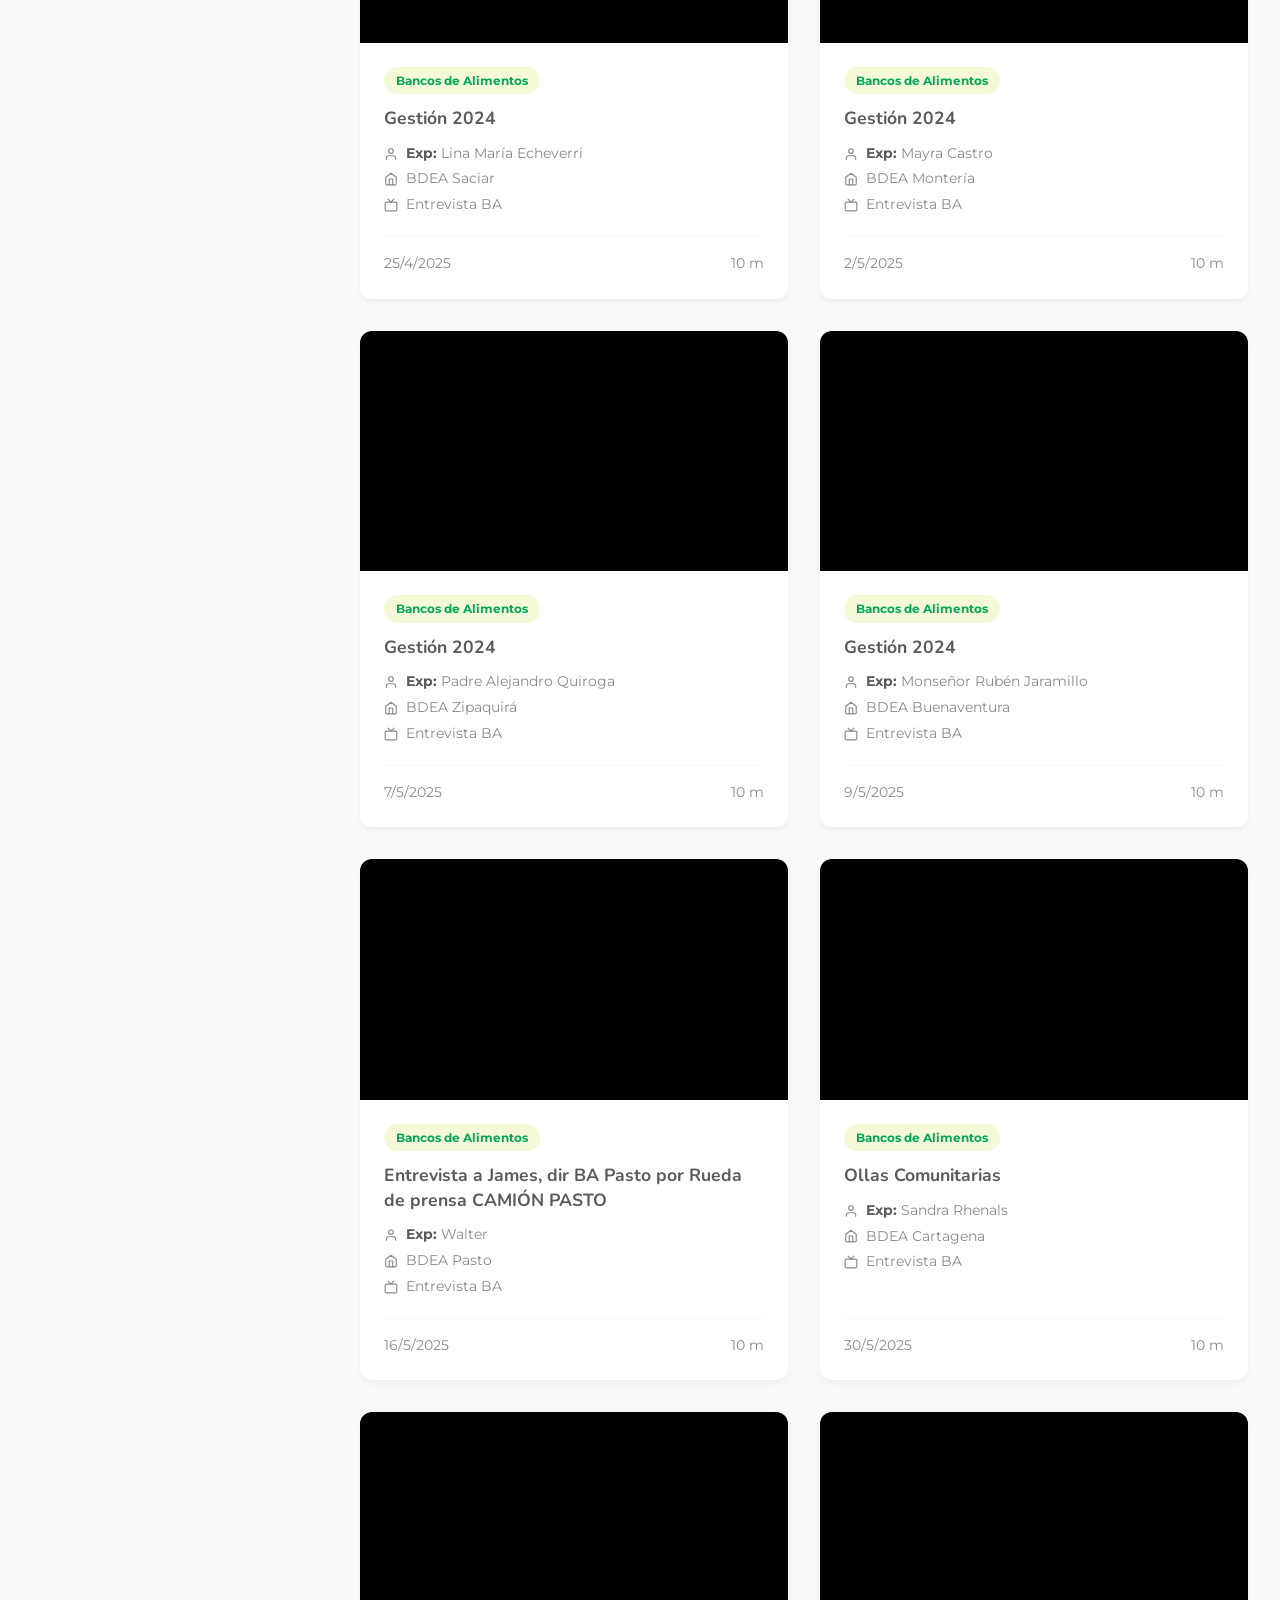
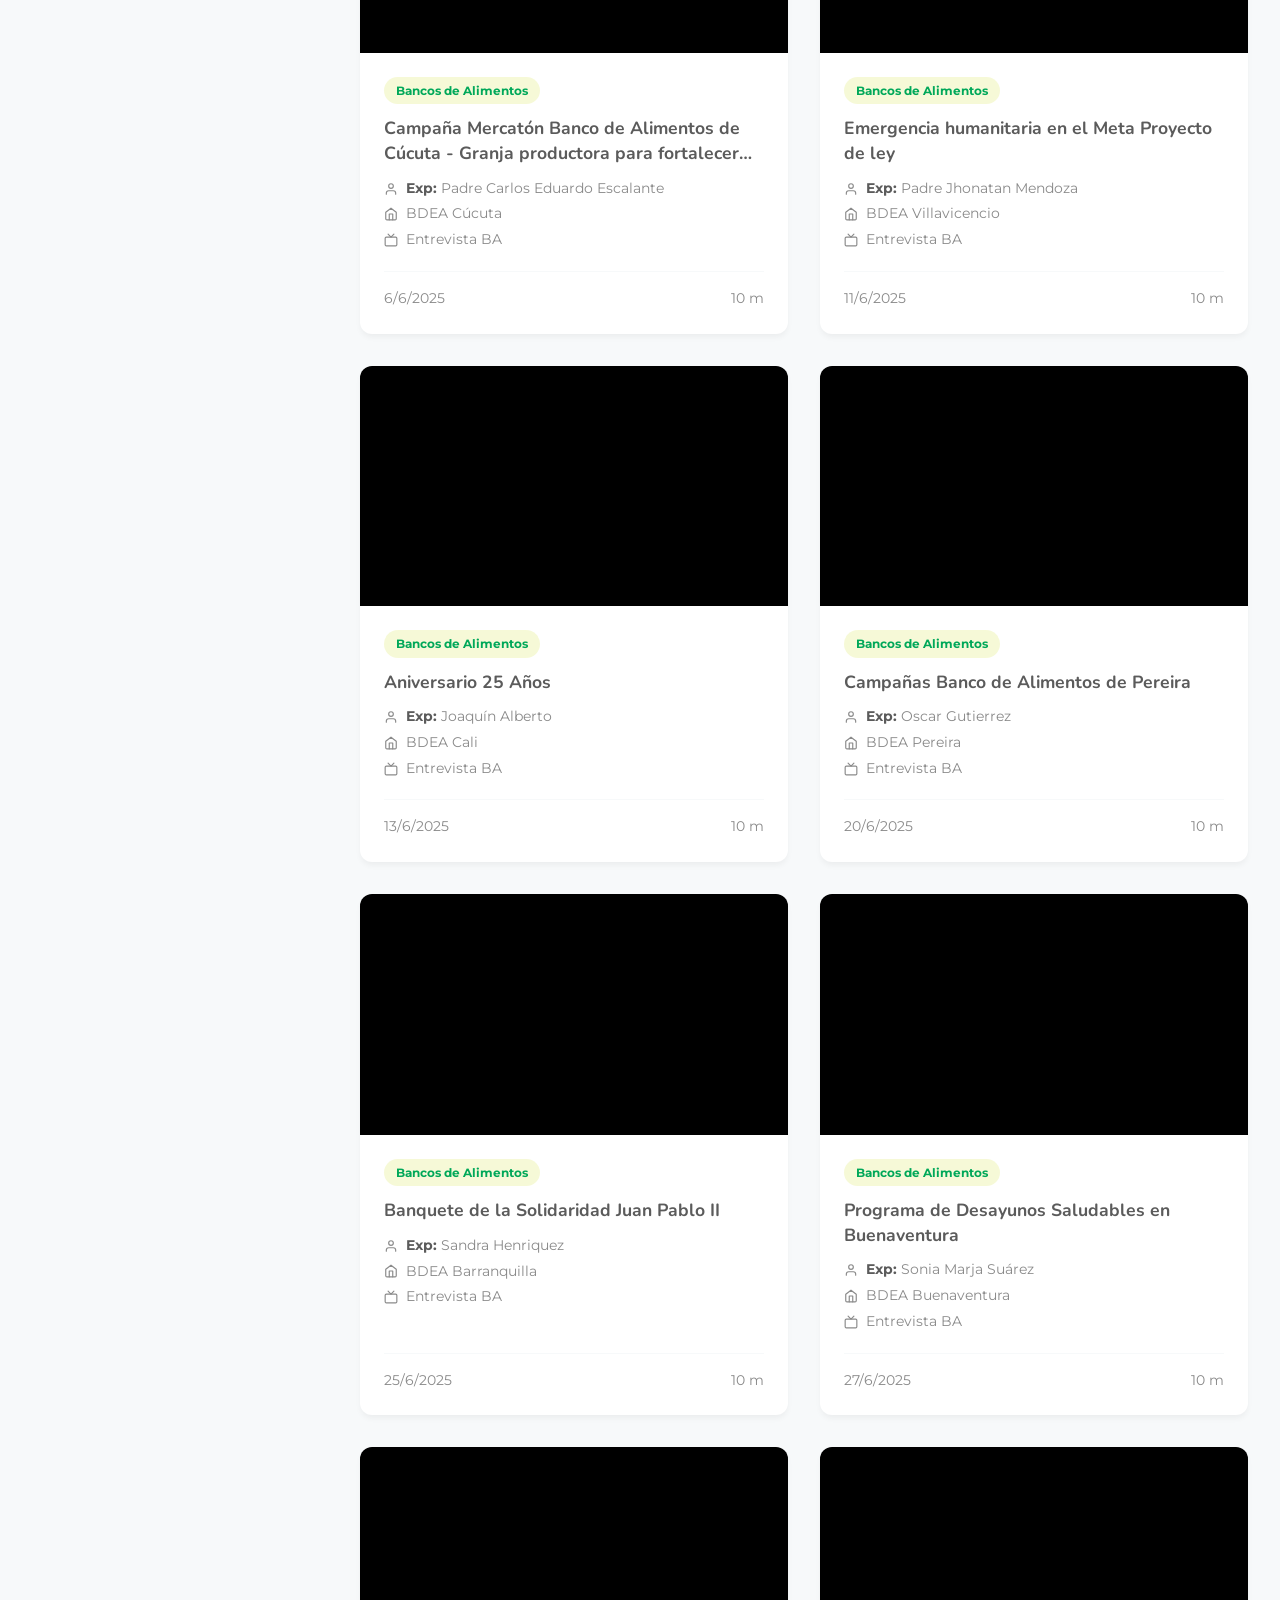
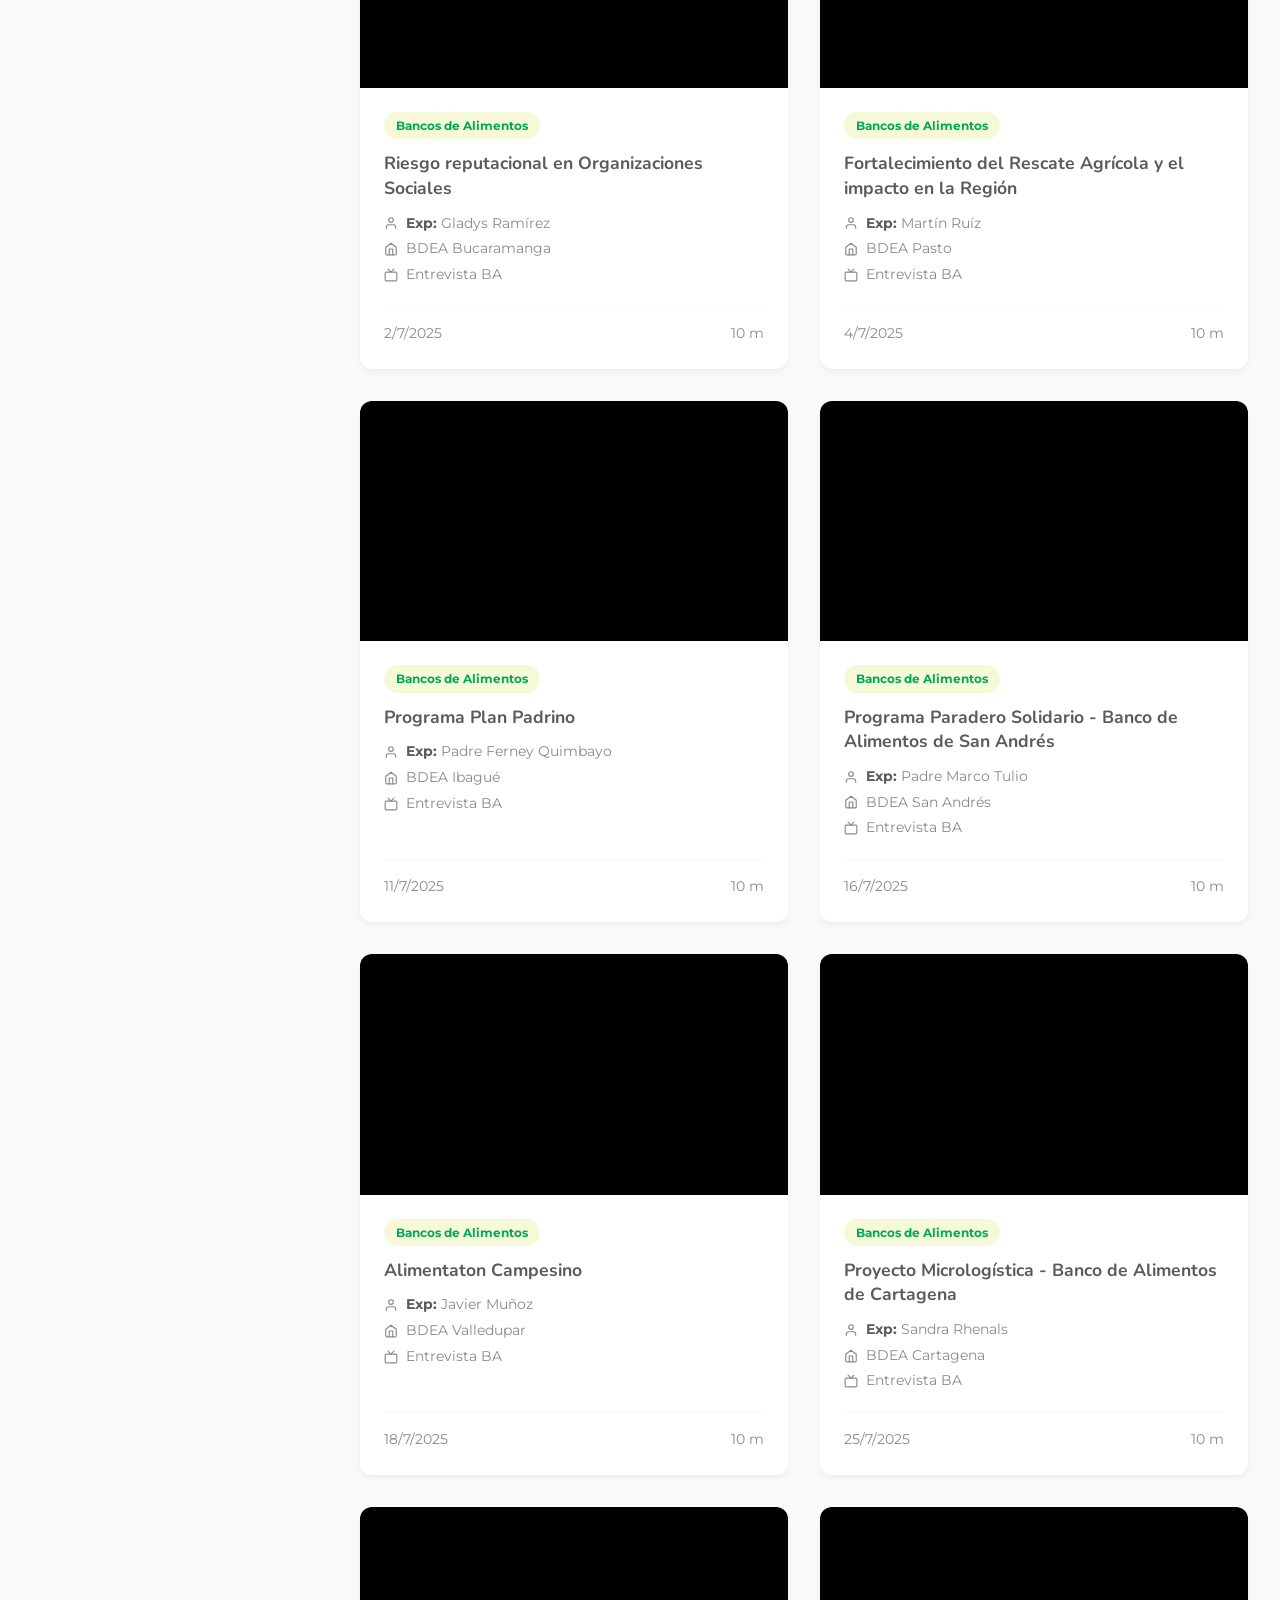
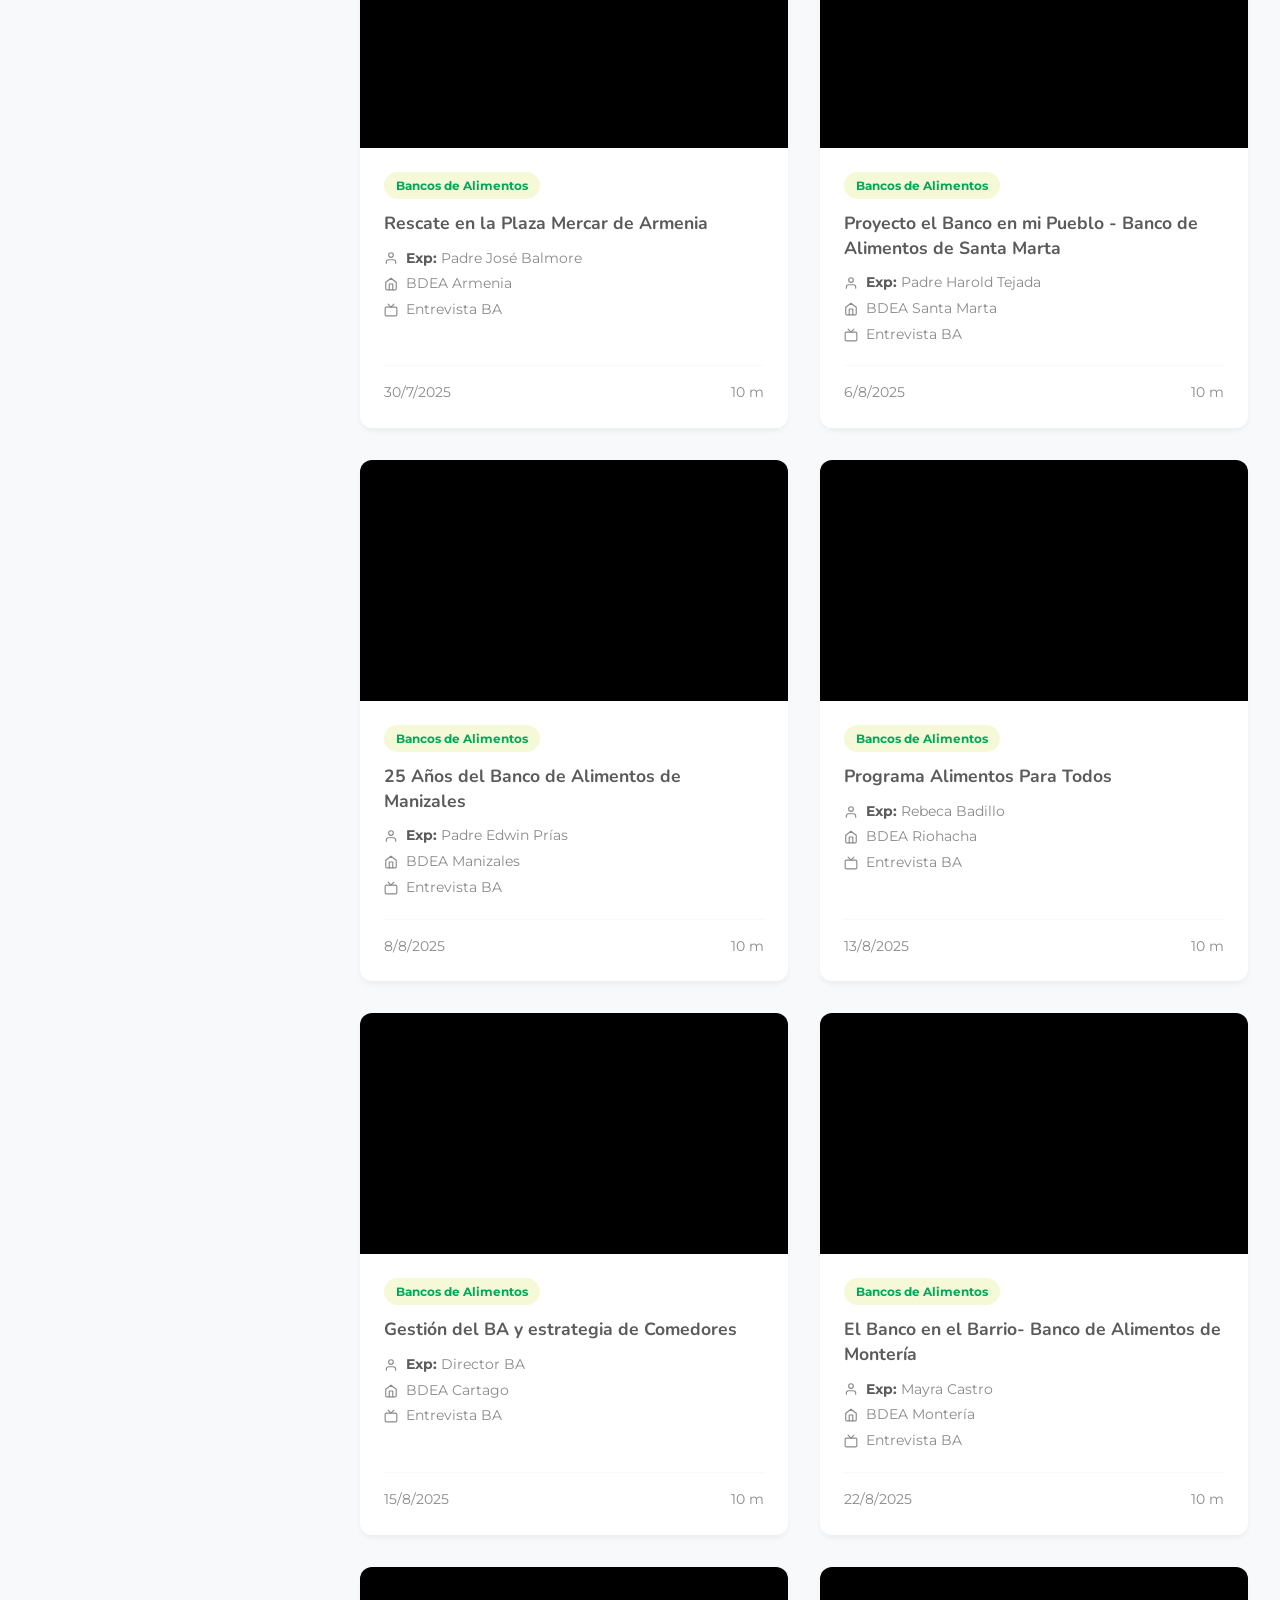
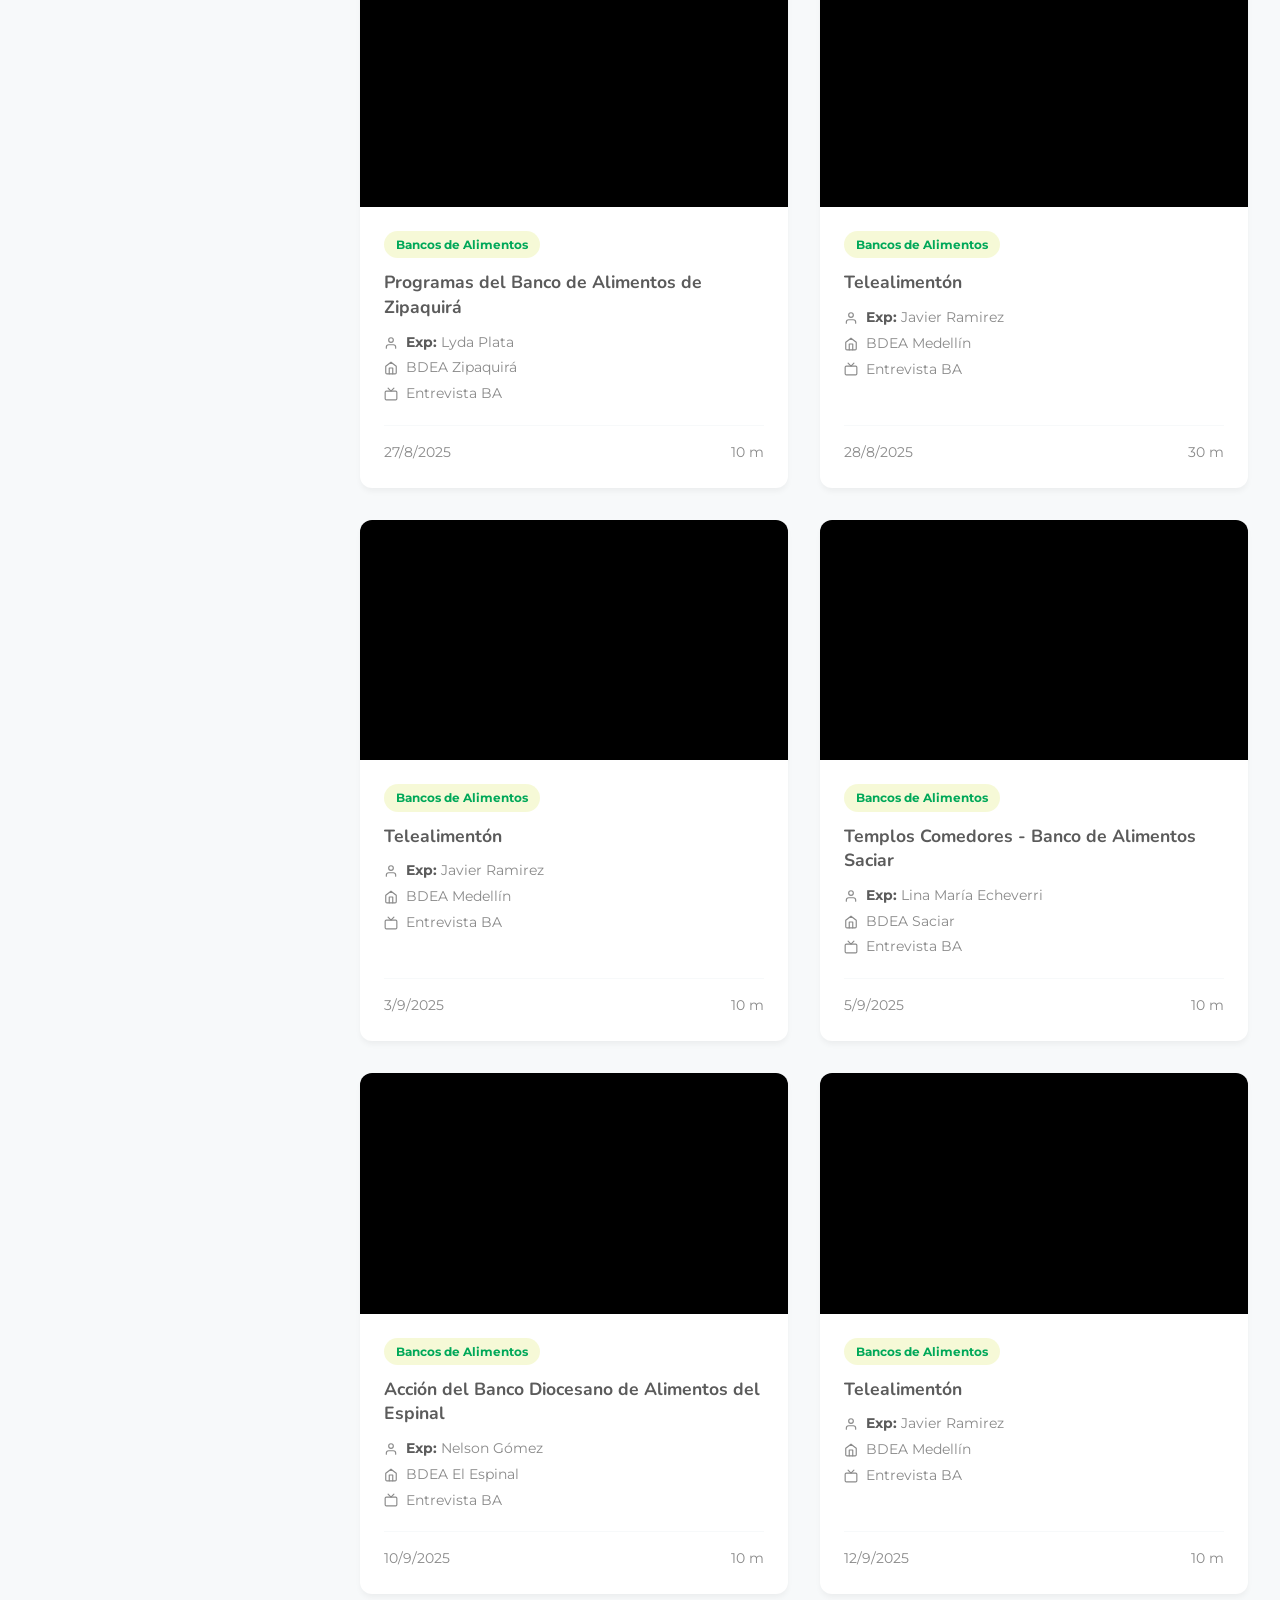
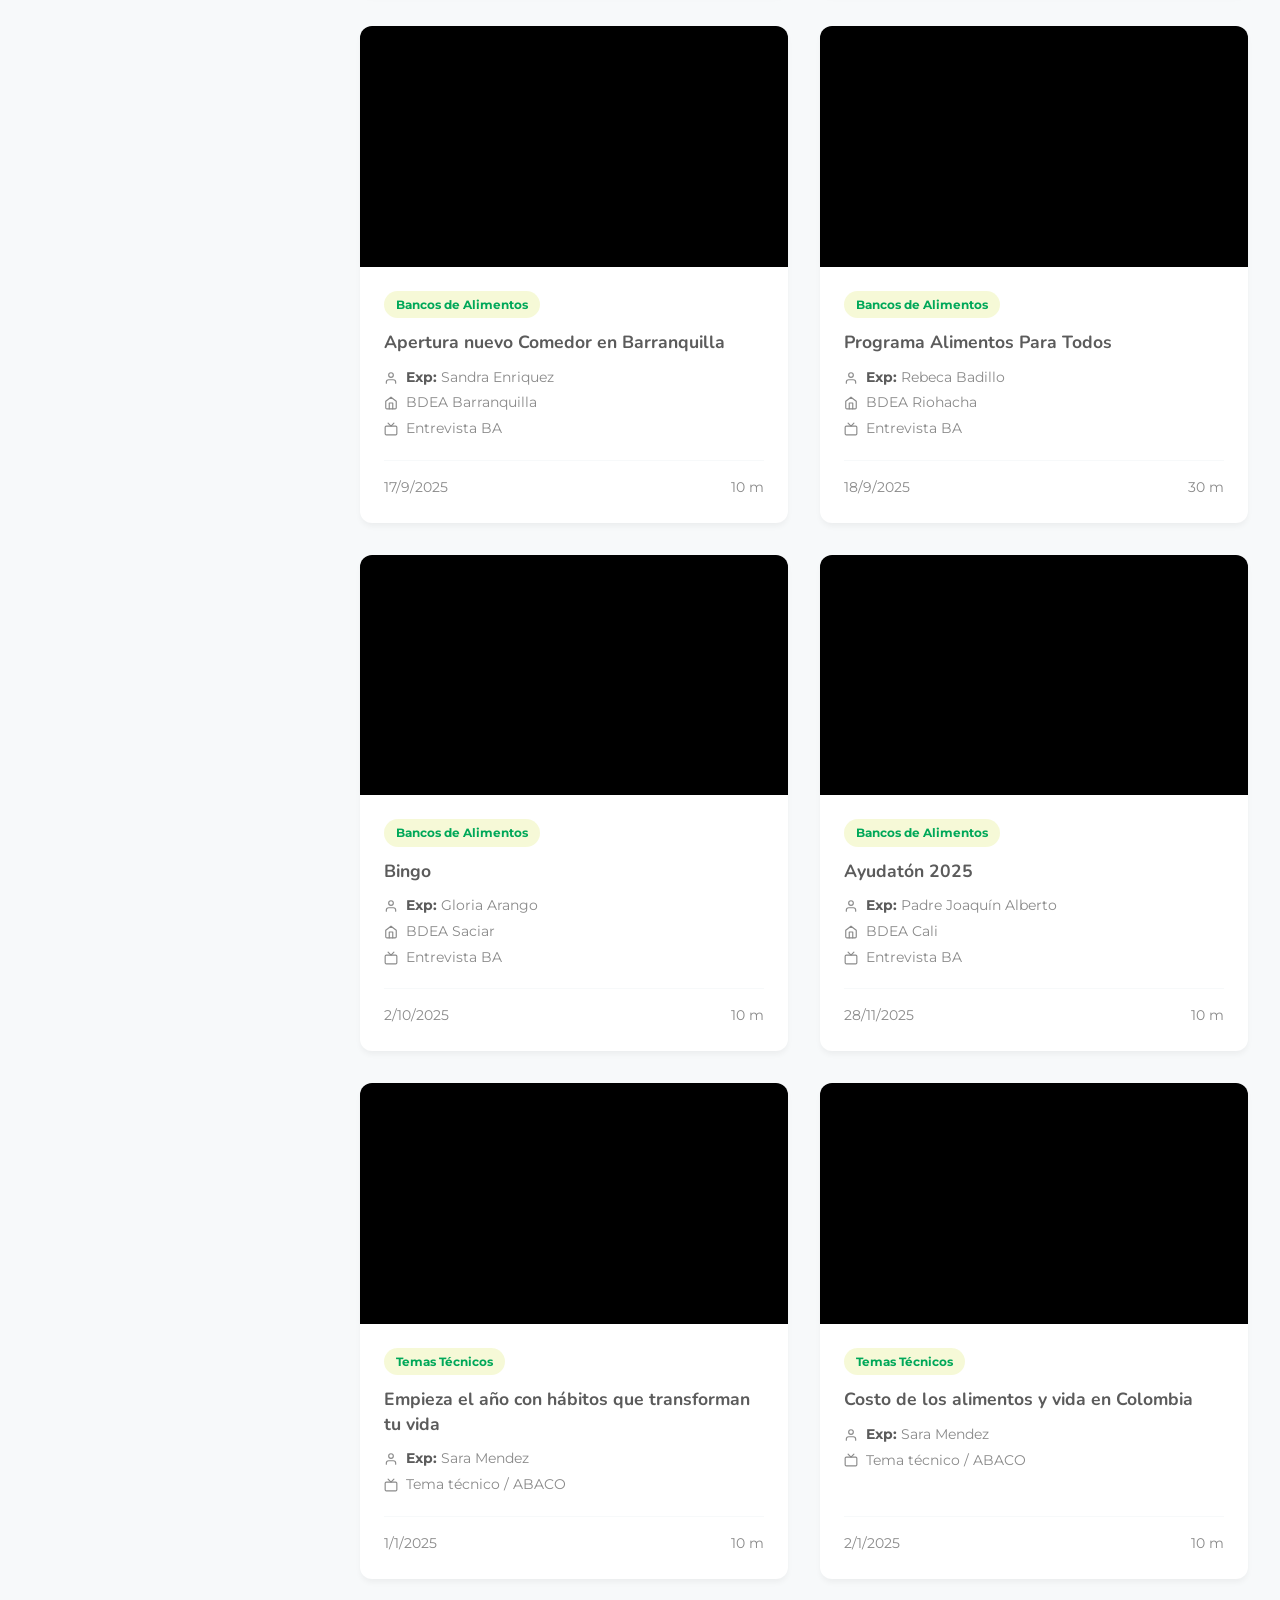
==== commit ddc580a1: "Mejora interfaz: Remover logo y hacer el hero más compacto para integración en WordPress" ====
--- a/videos.html
+++ b/videos.html
@@ -10,18 +10,7 @@
 </head>
 <body>
 
-    <!-- Header Section -->
-    <header class="main-header">
-        <div class="header-content">
-            <div class="logo-container">
-                <!-- Using a placeholder logo in case the actual path is not provided, matching ABACO's white bg rule -->
-                <img src="https://abaco.org.co/wp-content/uploads/2022/01/logo-ABACO-1.png" alt="Logo ABACO" class="brand-logo" onerror="this.onerror=null; this.src='https://via.placeholder.com/200x60?text=ABACO';">
-            </div>
-            <nav class="header-nav">
-                <a href="#" class="nav-link active">Biblioteca de Videos</a>
-            </nav>
-        </div>
-    </header>
+
 
     <!-- Hero Section -->
     <section class="hero">
--- a/css/videos.css
+++ b/css/videos.css
@@ -37,64 +37,12 @@
     color: var(--color-text);
 }
 
-/* ===== Header ===== */
-.main-header {
-    background-color: var(--color-white);
-    box-shadow: var(--shadow-sm);
-    position: sticky;
-    top: 0;
-    z-index: 100;
-}
-
-.header-content {
-    max-width: 1400px;
-    margin: 0 auto;
-    padding: 1rem 2rem;
-    display: flex;
-    justify-content: space-between;
-    align-items: center;
-}
-
-.logo-container {
-    padding: 5px;
-    background-color: var(--color-white); /* Enforce white bg rule */
-}
-
-.brand-logo {
-    height: 50px;
-    object-fit: contain;
-}
-
-.header-nav {
-    display: flex;
-    gap: 20px;
-}
-
-.nav-link {
-    text-decoration: none;
-    color: var(--color-text);
-    font-weight: 600;
-    font-size: 1rem;
-    position: relative;
-    padding-bottom: 5px;
-}
-
-.nav-link.active::after {
-    content: '';
-    position: absolute;
-    bottom: 0;
-    left: 0;
-    width: 100%;
-    height: 3px;
-    background-color: var(--color-accent);
-    border-radius: 2px;
-}
 
 /* ===== Hero Section ===== */
 .hero {
     position: relative;
     background: linear-gradient(135deg, rgba(0,168,89, 0.9) 0%, rgba(210,222,56, 0.8) 100%);
-    padding: 5rem 2rem;
+    padding: 2rem 1.5rem;
     text-align: center;
     color: var(--color-white);
     overflow: hidden;
@@ -109,14 +57,14 @@
 
 .hero h1 {
     color: var(--color-white);
-    font-size: 3rem;
-    margin-bottom: 1rem;
+    font-size: 2.2rem;
+    margin-bottom: 0.5rem;
     text-shadow: 2px 2px 4px rgba(0,0,0,0.1);
 }
 
 .hero p {
-    font-size: 1.25rem;
-    margin-bottom: 2.5rem;
+    font-size: 1.1rem;
+    margin-bottom: 1.5rem;
     opacity: 0.95;
 }
 
